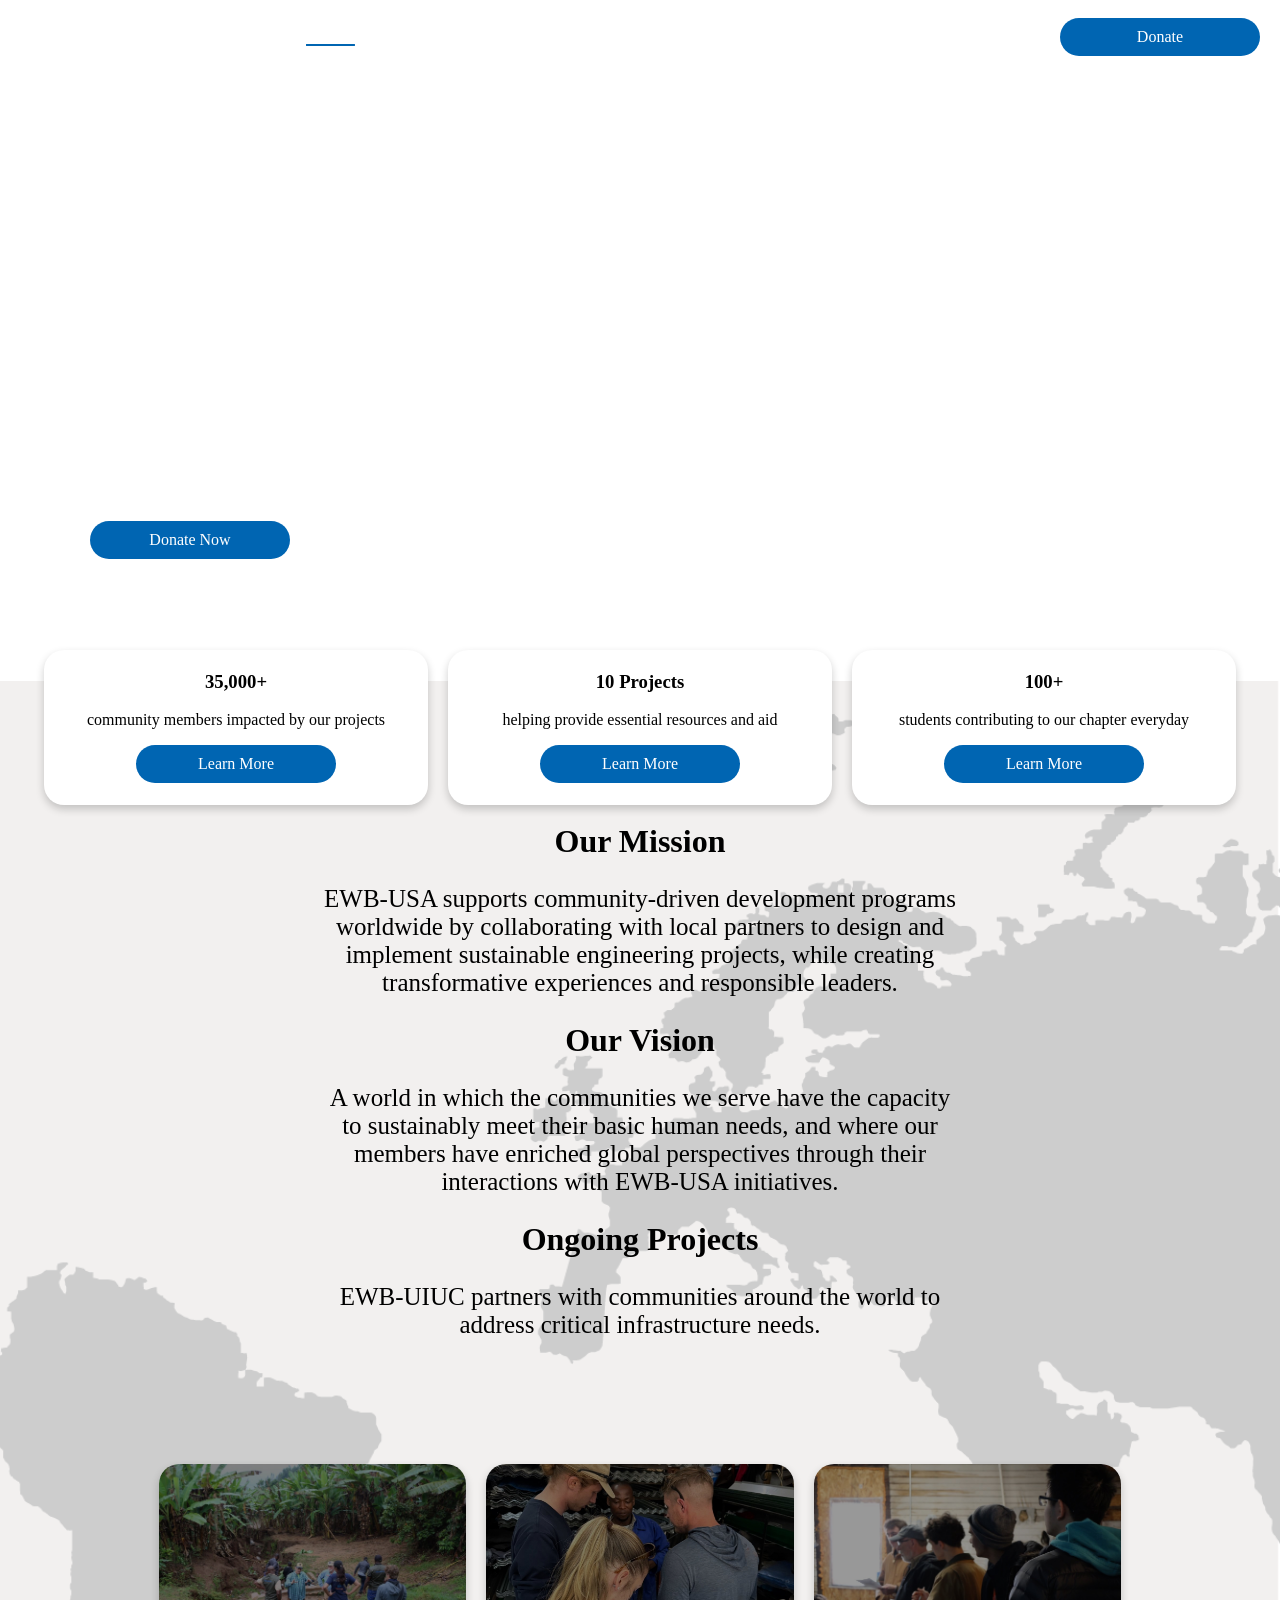
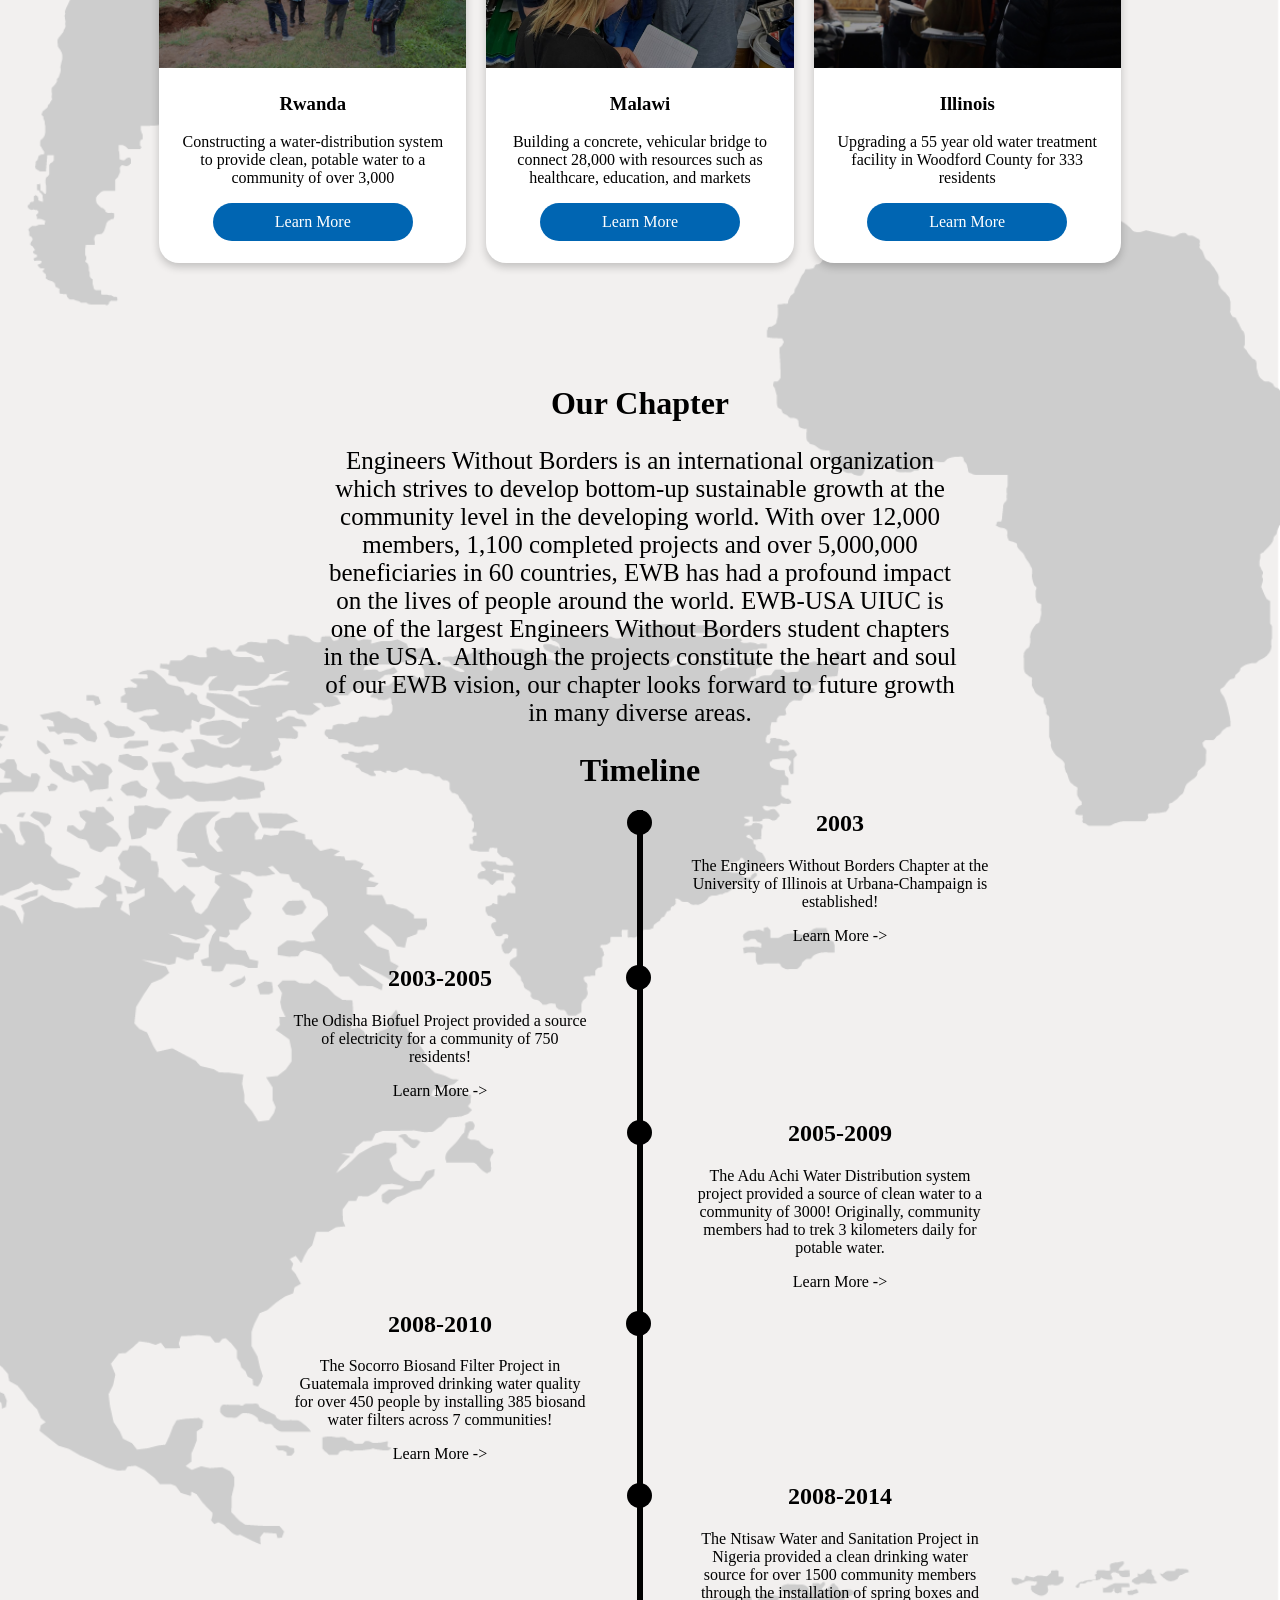
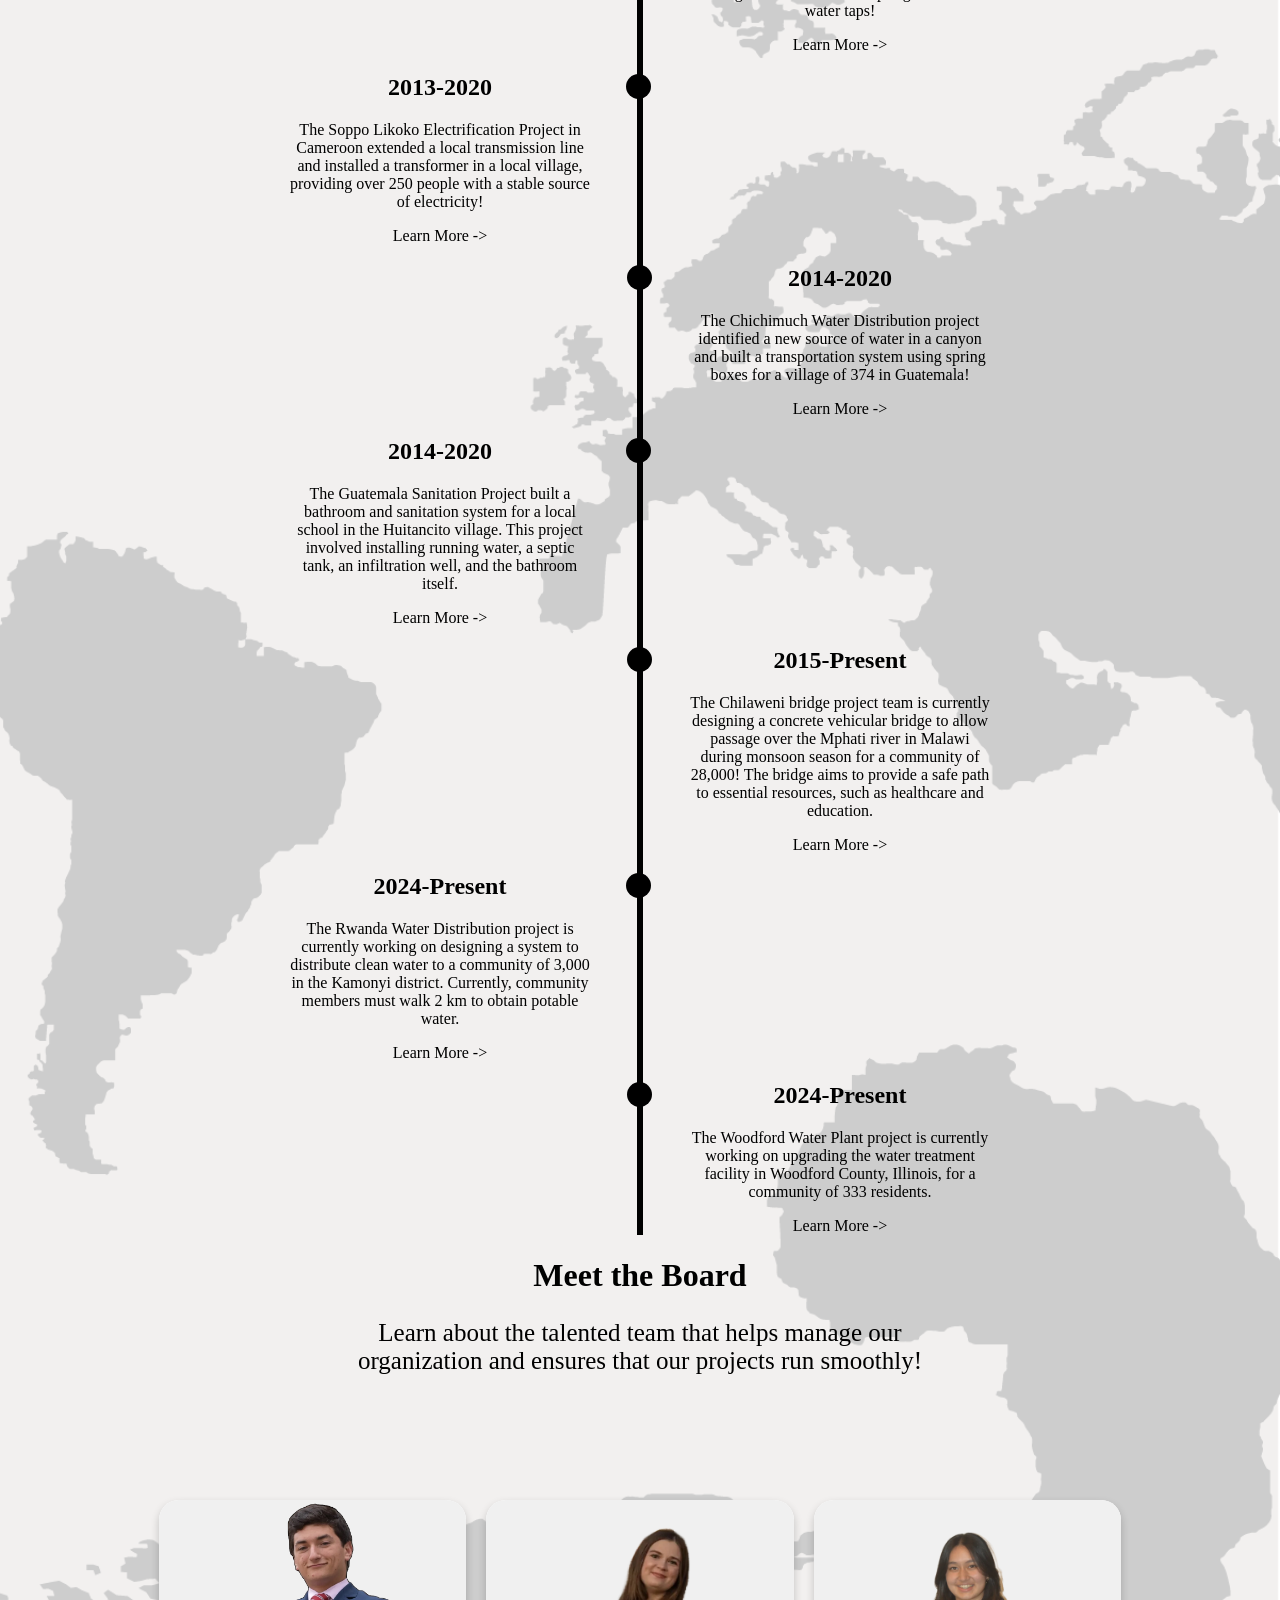
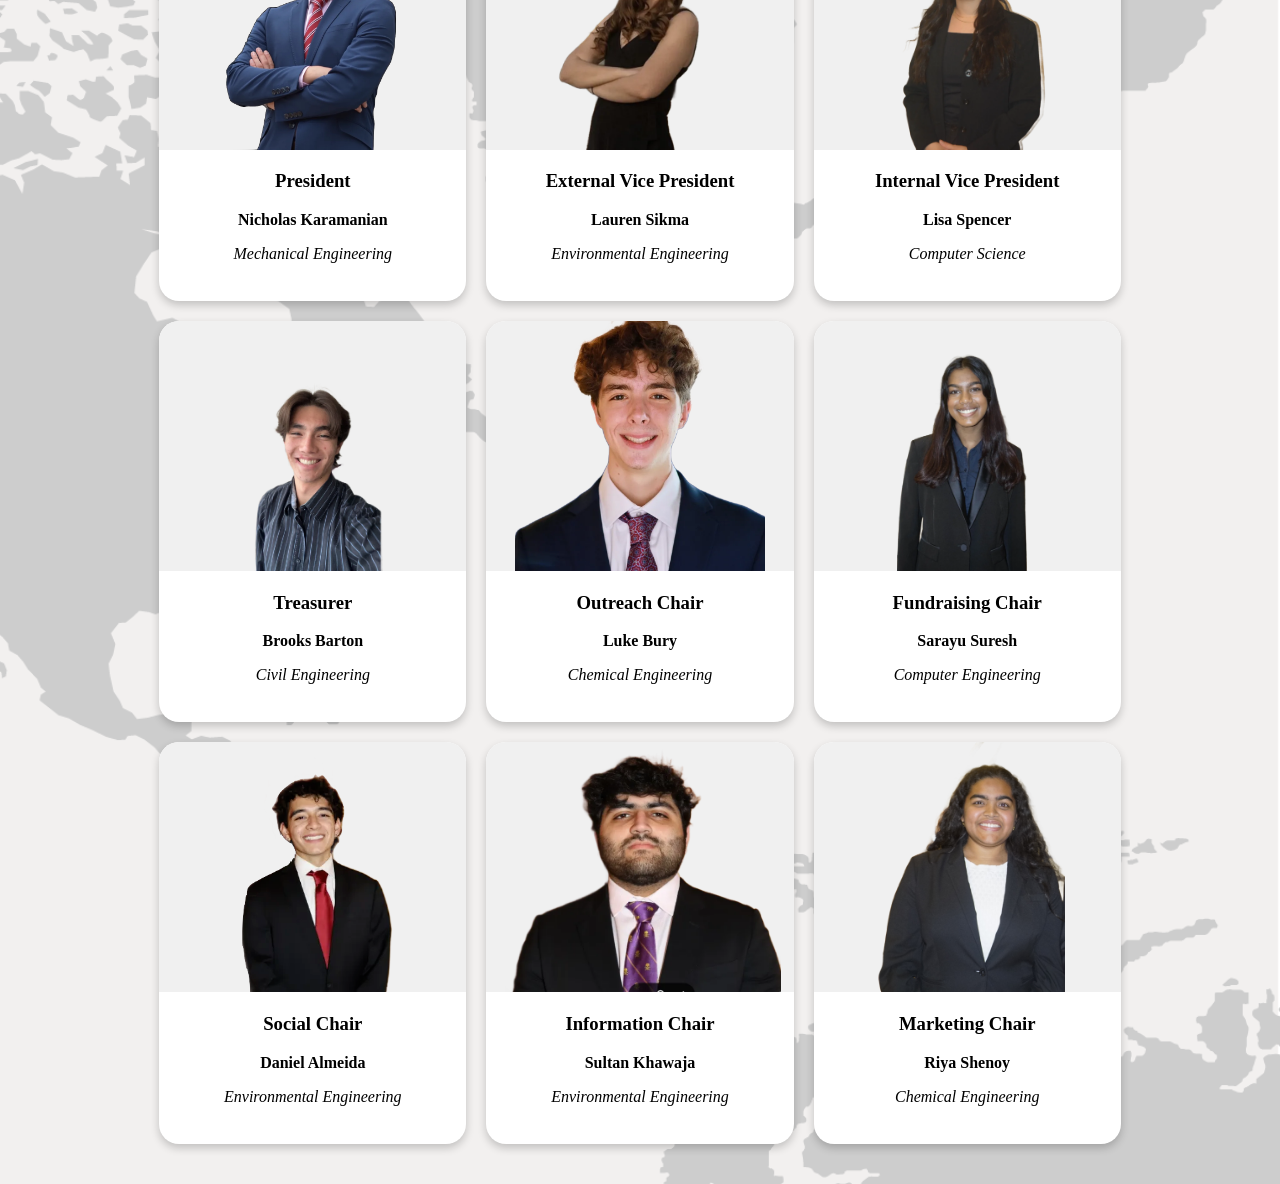
==== index.html @ 8167aff5 "fixed pics, updated styles" ====
<!DOCTYPE html>
<html lang="en">
<head>
        <link rel="stylesheet" type="text/css" href="styles.css">
        <meta charset="UTF-8">
        <meta name="viewport" content="width=device-width, initial-scale=1.0">
        <title>UIUC EWB</title>
</head>
<body >
    <div class="topcardholder">
                <div class="card" style="width: 30%;">
                    <!-- <img src="/images/RwandaCard.jpg" alt="Rwanda" style="width:100%; border-radius: 20px 20px 0 0;"> -->
                    <div class="cardcontainer">
                        <h3>35,000+</h3>
                        <p>community members impacted by our projects</p>
                        <button onclick="location.href='PastProjectsPage.html'">Learn More</button>
                    </div>
                </div>
                <div class="card" style="width: 30%;">
                    <!-- <img src="/images/MalawiCard.jpg" alt="Rwanda" style="width:100%; border-radius: 20px 20px 0 0;"> -->
                    <div class="cardcontainer">
                        <h3>10 Projects</h3>
                        <p>helping provide essential resources and aid</p>
                        <button onclick="location.href='PastProjectsPage.html'">Learn More</button>
                    </div>
                </div>
                <div class="card" style="width: 30%;">
                    <!-- <img src="/images/IllinoisCard.jpg" alt="Rwanda" style="width:100%; border-radius: 20px 20px 0 0;"> -->
                    <div class="cardcontainer">
                        <h3>100+</h3>
                        <p>students contributing to our chapter everyday</p>
                        <button onclick="location.href='PastProjectsPage.html'">Learn More</button>
                    </div>
                </div> 
        </div>
    <div class="header-container" style="padding-bottom: 20px; background-image: url(./images/ewbackground.jpg);">
         <div class="topnav">
            <a href="index.html"><img src="./images/whitelogo.png" alt="EWB logo" height="40"></a>
            <a class="active" href="index.html">Home</a>
             <div class="dropdown">
                <button class="dropbtn">Projects▾</button>
                <div class="dropdown-content">
                    <a href="MalawiPage.html">Malawi Structures</a>
                    <br>
                    <a href="RwandaPage.html">Rwanda</a>
                    <br>
                    <a href="WoodfordPage.html">Woodford Water Supply</a>
                    <br>
                    <a href="FundraisingPage.html">Fundraising</a>
                    <br>
                    <a href="PastProjectsPage.html">Past Projects</a>
                </div>
            </div> 
            <a class="volunteer" href="VolunteerPage.html">Volunteer</a>
            <a class="sponsor" href="SponsorPage.html">Sponsor</a>
            <button class="donate" onclick="location.href='donate.html'">Donate</button>
        </div>
        <div class="header-content">
            <h1>Building a Better World</h1>
            <h2>We’re working to build critical infrastructure in our partner communities and future engineering leaders in our own.</h2>
            <button onclick="location.href='donate.html'">Donate Now</button>
            <button style="border: 2px solid white; background-color: transparent;">Volunteer</button>
        </div>
    </div>
    <div class="lower-container" style="padding-top: 20px;">
        <div class="lower-content">
            <h1>Our Mission</h1>
            <p style="font-size: 25px;">EWB-USA supports community-driven development programs worldwide by collaborating with local partners to design and implement sustainable engineering projects, while creating transformative experiences and responsible leaders.</p>
            <h1>Our Vision</h1>
            <p style="font-size: 25px;">A world in which the communities we serve have the capacity to sustainably meet their basic human needs, and where our members have enriched global perspectives through their interactions with EWB-USA initiatives.</p>
            <h1>Ongoing Projects</h1>
            <p style="font-size: 25px;">EWB-UIUC partners with communities around the world to address critical infrastructure needs.</p>

        </div>
        <div class="cardholder">
                <div class="card">
                    <img src="./images/RwandaCard.jpg" alt="Rwanda" style="width:100%; border-radius: 20px 20px 0 0;">
                    <div class="cardcontainer">
                        <h3>Rwanda</h3>
                        <p>Constructing a water-distribution system to provide clean, potable water to a community of over 3,000</p>
                        <button onclick="location.href='RwandaPage.html'">Learn More</button>
                    </div>
                </div>
                <div class="card">
                    <img src="./images/MalawiCard.jpg" alt="Malawi" style="width:100%; border-radius: 20px 20px 0 0;">
                    <div class="cardcontainer">
                        <h3>Malawi</h3>
                        <p>Building a concrete, vehicular bridge to connect 28,000 with resources such as healthcare, education, and markets</p>
                        <button onclick="location.href='MalawiPage.html'">Learn More</button>
                    </div>
                </div>
                <div class="card">
                    <img src="./images/IllinoisCard.jpg" alt="Illinois" style="width:100%; border-radius: 20px 20px 0 0;">
                    <div class="cardcontainer">
                        <h3>Illinois</h3>
                        <p>Upgrading a 55 year old water treatment facility in Woodford County for 333 residents</p>
                        <button onclick="location.href='WoodfordPage.html'">Learn More</button>
                    </div>
                </div> 
        </div>
        <div class="lower-content">
            <h1>Our Chapter</h1>
            <p style="font-size: 25px;">Engineers Without Borders is an international organization which strives to develop bottom-up sustainable growth at the community level in the developing world. With over 12,000 members, 1,100 completed projects and over 5,000,000 beneficiaries in 60 countries, EWB has had a profound impact on the lives of people around the world. EWB-USA UIUC is one of the largest Engineers Without Borders student chapters in the USA.  Although the projects constitute the heart and soul of our EWB vision, our chapter looks forward to future growth in many diverse areas.</p>
            <div class="timelinetitle">
                <h1>Timeline</h1>
            </div>
            <div class="timeline">
                <div class="timelinecontainer right">
                    <div class="content">
                        <h2>2003</h2>
                        <p>The Engineers Without Borders Chapter at the University of Illinois at Urbana-Champaign is established!</p>
                        <a href="PastProjectsPage.html">Learn More -></a>
                    </div>
                </div>
                <div class="timelinecontainer left">
                    <div class="content">
                        <h2>2003-2005</h2>
                        <p>The Odisha Biofuel Project provided a source of electricity for a community of 750 residents!</p>
                        <a href="url">Learn More -></a>
                    </div>
                </div>
                <div class="timelinecontainer right">
                    <div class="content">
                        <h2>2005-2009</h2>
                        <p>The Adu Achi Water Distribution system project provided a source of clean water to a community of 3000! Originally, community members had to trek 3 kilometers daily for potable water.</p>
                        <a href="url">Learn More -></a>
                    </div>
                </div>
                <div class="timelinecontainer left">
                    <div class="content">
                        <h2>2008-2010</h2>
                        <p>The Socorro Biosand Filter Project in Guatemala improved drinking water quality for over 450 people by installing 385 biosand water filters across 7 communities!</p>
                        <a href="url">Learn More -></a>
                    </div>
                </div>
                <div class="timelinecontainer right">
                    <div class="content">
                        <h2>2008-2014</h2>
                        <p>The Ntisaw Water and Sanitation Project in Nigeria provided a clean drinking water source for over 1500 community members through the installation of spring boxes and water taps!</p>
                        <a href="url">Learn More -></a>
                    </div>
                </div>
                <div class="timelinecontainer left">
                    <div class="content">
                        <h2>2013-2020</h2>
                        <p>The Soppo Likoko Electrification Project in Cameroon extended a local transmission line and installed a transformer in a local village, providing over 250 people with a stable source of electricity!</p>
                        <a href="url">Learn More -></a>
                    </div>
                </div>
                <div class="timelinecontainer right">
                    <div class="content">
                        <h2>2014-2020</h2>
                        <p>The Chichimuch Water Distribution project identified a new source of water in a canyon and built a transportation system using spring boxes for a village of 374 in Guatemala!</p>
                        <a href="url">Learn More -></a>
                    </div>
                </div>
                <div class="timelinecontainer left">
                    <div class="content">
                        <h2>2014-2020</h2>
                        <p>The Guatemala Sanitation Project built a bathroom and sanitation system for a local school in the Huitancito village. This project involved installing running water, a septic tank, an infiltration well, and the bathroom itself.</p>
                        <a href="url">Learn More -></a>
                    </div>
                </div>
                <div class="timelinecontainer right">
                    <div class="content">
                        <h2>2015-Present</h2>
                        <p>The Chilaweni bridge project team is currently designing a concrete vehicular bridge to allow passage over the Mphati river in Malawi during monsoon season for a community of 28,000! The bridge aims to provide a safe path to essential resources, such as healthcare and education.</p>
                        <a href="MalawiPage.html">Learn More -></a>
                    </div>
                </div>
                <div class="timelinecontainer left">
                    <div class="content">
                        <h2>2024-Present</h2>
                        <p>The Rwanda Water Distribution project is currently working on designing a system to distribute clean water to a community of 3,000 in the Kamonyi district. Currently, community members must walk 2 km to obtain potable water.</p>
                        <a href="RwandaPage.html">Learn More -></a>
                    </div>
                </div>
                <div class="timelinecontainer right">
                    <div class="content">
                        <h2>2024-Present</h2>
                        <p>The Woodford Water Plant project is currently working on upgrading the water treatment facility in Woodford County, Illinois, for a community of 333 residents.</p>
                        <a href="WoodfordPage.html">Learn More -></a>
                    </div>
                </div>
                </div>  
            <h1>Meet the Board</h1>
            <p style="font-size: 25px;">Learn about the talented team that helps manage our organization and ensures that our projects run smoothly!</p>
        </div>
        <div class="cardholder" style="padding-bottom: 40px;">
                <div class="card">
                    <div class="image-wrapper">
                        <img src="images/Nicholas_Karamanian_Professional_Photograph copy.png" alt="Photo">
                    </div>
                    <div class="cardcontainer">
                        <h3>President</h3>
                        <p><b>Nicholas Karamanian</b></p>
                        <p><i>Mechanical Engineering</i></p>
                    </div>
                </div>
                <div class="card">
                    <div class="image-wrapper">
                        <img src="images/Lauren_Sikma_Photo copy.png" alt="Photo">
                    </div>
                    <div class="cardcontainer">
                        <h3>External Vice President</h3>
                        <p><b>Lauren Sikma</b></p>
                        <p><i>Environmental Engineering</i></p>
                    </div>
                </div>
                <div class="card">
                    <div class="image-wrapper">
                        <img src="images/Lisa_Spencer_Photo.webp" alt="Photo">
                    </div>
                    <div class="cardcontainer">
                        <h3>Internal Vice President</h3>
                        <p><b>Lisa Spencer</b></p>
                        <p><i>Computer Science</i></p>
                    </div>
                </div>
                <div class="card">
                    <div class="image-wrapper">
                        <img src="images/Brooks_Barton_Photo.webp" alt="Photo">
                    </div>
                    <div class="cardcontainer">
                        <h3>Treasurer</h3>
                        <p><b>Brooks Barton</b></p>
                        <p><i>Civil Engineering</i></p>
                    </div>
                </div>
                <div class="card">
                    <div class="image-wrapper">
                        <img src="images/Luke_Bury_Photo.webp" alt="Photo">
                    </div>
                    <div class="cardcontainer">
                        <h3>Outreach Chair</h3>
                        <p><b>Luke Bury</b></p>
                        <p><i>Chemical Engineering</i></p>
                    </div>
                </div>
                <div class="card">
                    <div class="image-wrapper">
                        <img src="images/Sarayu_Suresh_Photo.webp" alt="Photo">
                    </div>
                    <div class="cardcontainer">
                        <h3>Fundraising Chair</h3>
                        <p><b>Sarayu Suresh</b></p>
                        <p><i>Computer Engineering</i></p>
                    </div>
                </div>
                <div class="card">
                    <div class="image-wrapper">
                        <img src="images/Daniel_New copy.png" alt="Photo">
                    </div>
                    <div class="cardcontainer">
                        <h3>Social Chair</h3>
                        <p><b>Daniel Almeida</b></p>
                        <p><i>Environmental Engineering</i></p>
                    </div>
                </div>
                <div class="card">
                    <div class="image-wrapper">
                        <img src="images/Sultan_New.webp" alt="Photo">
                    </div>
                    <div class="cardcontainer">
                        <h3>Information Chair</h3>
                        <p><b>Sultan Khawaja</b></p>
                        <p><i>Environmental Engineering</i></p>
                    </div>
                </div>
                <div class="card">
                    <div class="image-wrapper">
                        <img src="images/Riya_Shenoy_Photo.webp" alt="Photo">
                    </div>
                    <div class="cardcontainer">
                        <h3>Marketing Chair</h3>
                        <p><b>Riya Shenoy</b></p>
                        <p><i>Chemical Engineering</i></p>
                    </div>
                </div>
        </div>
    </div>
</body>
---- styles.css ----
@media screen and (min-width: 400px) {
  .topcardholder {
    visibility: hidden;
  }
  .header-container {
    .topnav, .dropdown-content, .dropbtn {
      font-size: 12px;
    }
    .home {
      display: none;
    }
    h1 {
      font-size: 60px;
    }
    h2 {
      font-size: 24px;
    }
  }
  button {
     padding: 10px 20px;
      font-size: 12px;
      border-radius: 20px;
      width: 120px;
  }
}

@media screen and (max-width: 615px) {
  .topcardholder {
    visibility: hidden;
  }
  .timeline, .timelinetitle {
    display: none;
  }
}

@media screen and (max-width: 890px) {
  .topcardholder {
    visibility: hidden;
  }
  .header-container {
    h1 {
      font-size: 60px;
    }
    h2 {
      font-size: 24px;
    }
  }
  
}

@media screen and (min-width: 891px) {
  .topcardholder {
    visibility: visible;
  }
  .header-container {
    h1 {
      font-size: 60px;
    }
    h2 {
      font-size: 24px;
    }
  }
  button {
      padding: 10px 20px;
    font-size: 16px;
    border-radius: 20px;
    width: 200px;
  }
  .header-container {
    .topnav, .dropdown-content, .dropbtn {
      font-size: 20px;
    }
  }
}

@media screen and (min-width: 950px) {
  .topcardholder {
    visibility: visible;
  }
  .header-container {
    h1 {
      font-size: 65px;
    }
    h2 {
      font-size: 24px;
    }
  }
}

@media screen and (min-width: 1100px) {
  .topcardholder {
    visibility: visible;
  }
  .header-container {
    h1 {
      font-size: 75px;
    }
    h2 {
      font-size: 24px;
    }
  }
}

.topnav {
  overflow: hidden;
  color: #ffffff;
  font-family: "verdana", "sans-serif";
  display: flex; /* Enables Flexbox */
  justify-content: space-between; /* Pushes flex items to the far ends */
  align-items: center;
  margin-right: 20px;
}

.header-container {
  background-size: cover;
}

.topnav a {
  float: left;
  color: #ffffff;
  text-align: center;
  padding: 14px 16px;
  text-decoration: none;
  font-family: "verdana", "sans-serif";
}

.topnav a:hover {
  color: #0065B2;
}

.topnav a.active {
  text-decoration: underline;
  text-decoration-color: #0065B2;
}

a:link {
  color: #ffffff;
}

a:visited {
  color: #ffffff;
}

a:hover {
  color: rgb(15, 162, 42);
}

a:active {
  color: rgb(15, 162, 42);
}

body {
    margin: 0;
    padding: 0;
}

button {
    font-family: "verdana", "sans-serif";
    background-color: #0065B2;
    color: white;
    border: none;
    cursor: pointer;
   
}
button:hover {
    background-color: #ABCAE9;
}

h1, h2, h3, h4, h5, h6, p {
    font-family: "verdana", "sans-serif";
    /* color: #ffffff; */
}

.header-content {
    color: white;
    text-align: left;
    margin-left: 70px;
    width: 50%;
    padding: 100px 20px;
}

.lower-container {
    background-image: url(./images/worldbackground.png);
    background-repeat: repeat-y;
    background-size: 100% auto;
}

.lower-content {
    text-align: center;
    color: black;
    padding: 100px 20px;
    width: 50%;
    margin: 0 auto;
}

.footer {
    background-color: #0065B2;
    color: white;
    text-align: center;
    padding: 20px;
    font-family: "verdana", "sans-serif";
}

.page {
  min-height: 100vh;
  background-image: url("./images/worldbackground.png");
  background-repeat: repeat-y;
  background-size: 100% auto;
}

.section {
  padding: 80px 0;
}

.section-title {
  margin: 0 0 12px;
  text-align: center;
  font-size: 40px;
  font-weight: 800;
}

.section-text {
  margin: 0 auto;
  text-align: center;
  font-size: 24px;
  line-height: 1.45;
  width: min(966px, 100%);
}

.card {
  box-shadow: 0 4px 8px 0 rgba(0,0,0,0.2);
  border-radius: 20px;
  transition: 0.3s;
  width: 30%;
  background-color: white;
  text-align: center;
  padding-bottom: 20px;
}

.card:hover {
  box-shadow: 0 8px 16px 0 rgba(0,0,0,0.2);
}

.cardcontainer {
  padding: 2px 16px;
}

.cardholder {
  width: 80%;
  display: flex;
  gap: 20px;
  justify-content: center; 
  flex-wrap: wrap;
  margin: 0 auto;
  /* margin-top: 20px; */
}

.topcardholder {
  width: 100%;
  display: flex;
  gap: 20px;
  justify-content: center; 
  flex-wrap: wrap;
  /* margin-top: 20px; */
  position: absolute;
  top: 650px;
  z-index: 1;
}

.image-wrapper {
  background-color: #f0f0f0;
  height: 250px;
  overflow: hidden;
  /* margin: 15px; */
  /* padding: 15px; */
  border-radius: 20px 20px 0px 0px
}

.image-wrapper img {
  width: 100%;
  border-radius: 15px;
  display: block;
  width: 100%;
  height: 100%;
  object-fit: contain;     
  object-position: bottom;   
  display: block;
}

.timeline {
  position: relative;
  max-width: 1200px;
  margin: 0 auto;
}

/* The actual timeline (the vertical ruler) */
.timeline::after {
  content: '';
  position: absolute;
  width: 6px;
  background-color: black;
  top: 0;
  bottom: 0;
  left: 50%;
  margin-left: -3px;
}

/* Container around content */
.timelinecontainer {
  padding: 0px 40px;
  position: relative;
  /* background-color: inherit; */
  width: 50%;
}

/* The circles on the timeline */
.timelinecontainer::after {
  content: '';
  position: absolute;
  width: 25px;
  height: 25px;
  right: -11px;
  background-color: black;
  /* border: 4px solid #FF9F55; */
  top: 0px;
  border-radius: 50%;
  z-index: 1;
}

/* Place the container to the left */
.left {
  left: -80px;
}

/* Place the container to the right */
.right {
  left: 50%;
}


/* Fix the circle for containers on the right side */
.right::after {
  left: -13px;
}

/* The actual content */
.content {
  padding: 0px 10px;
  /* background-color: white; */
  position: relative;
  border-radius: 6px;
}

/* Media queries - Responsive timeline on screens less than 600px wide */
@media screen and (max-width: 600px) {
/* Place the timelime to the left */
  .timeline::after {
    left: 31px;
  }

/* Full-width containers */
  .container {
    width: 100%;
    padding-left: 70px;
    padding-right: 25px;
  }

/* Make sure all circles are at the same spot */
  .left::after{
    left: 100px;
  }
  .right::after{
    left: 18px;
  }

/* Make all right containers behave like the left ones */
  .right {
    left: 0%;
  }
}

.timelinecontainer a,
.timelinecontainer a:link,
.timelinecontainer a:visited,
.timelinecontainer a:active,
.timelinecontainer a:focus {
  color: black;
  text-decoration: none;
  font-family: "verdana", "sans-serif";
}

.timelinecontainer a:hover {
  color: #0065B2;
}


.dropbtn {
  background-color: transparent;
  color: white;
  padding: 16px;
  font-size: 20px;
  border: none;
}

/* The container <div> - needed to position the dropdown content */
.dropdown {
  /* position: relative; */
  display: inline-block;
}

/* Dropdown Content (Hidden by Default) */
.dropdown-content {
  display: none;
  position: absolute;
  background-color:#ABCAE9;
  min-width: 160px;
  box-shadow: 0px 8px 16px 0px rgba(0,0,0,0.2);
  z-index: 1;
}

/* Links inside the dropdown */
.dropdown-content a {
  color: white;
  padding: 12px 16px;
  text-decoration: none;
  display: block;
}

/* Change color of dropdown links on hover */
/* .dropdown-content a:hover {background-color: #ddd;} */

/* Show the dropdown menu on hover */
.dropdown:hover .dropdown-content {display: block;}

/* Change the background color of the dropdown button when the dropdown content is shown */
.dropdown:hover .dropbtn {background-color: transparent; color: #0065B2;}

/* * {box-sizing:border-box} */

/* Slideshow container */
.slideshow-container {
  max-width: 500px;
  position: relative;
  margin: auto;
}

/* Hide the images by default */
.mySlides {
  display: none;
}

/* Next & previous buttons */
.prev, .next {
  cursor: pointer;
  position: absolute;
  top: 50%;
  width: auto;
  margin-top: -22px;
  padding: 16px;
  color: white;
  font-weight: bold;
  font-size: 18px;
  transition: 0.6s ease;
  border-radius: 0 3px 3px 0;
  user-select: none;
}

/* Position the "next button" to the right */
.next {
  right: 0;
  border-radius: 3px 0 0 3px;
}

/* On hover, add a black background color with a little bit see-through */
.prev:hover, .next:hover {
  background-color: rgba(0,0,0,0.8);
  color: #0065B2
}

/* Caption text */
.text {
  color: #f2f2f2;
  font-size: 15px;
  padding: 8px 12px;
  position: absolute;
  bottom: 8px;
  width: 100%;
  text-align: center;
}

/* Number text (1/3 etc) */
.numbertext {
  color: #f2f2f2;
  font-size: 12px;
  padding: 8px 12px;
  position: absolute;
  top: 0;
}

/* The dots/bullets/indicators */
.dot {
  cursor: pointer;
  height: 15px;
  width: 15px;
  margin: 0 2px;
  background-color: #bbb;
  border-radius: 50%;
  display: inline-block;
  transition: background-color 0.6s ease;
}

/* .active, .dot:hover {
  background-color: #717171;
} */

/* Fading animation */
.fade {
  animation-name: fade;
  animation-duration: 1.5s;
}

@keyframes fade {
  from {opacity: .4}
  to {opacity: 1}
}


@media (max-width: 600px) {
  .gallery {
    flex-direction: column;
    align-items: center;
  }
}

.sponsorgallery {
  display: flex;
  justify-content: center; 
  gap: 20px;          
  max-width: 900px;
  margin: 0 auto;  
  flex-wrap: wrap;
}

.sponsorgallery img {
  max-width: 250px;
  flex: 1;
}
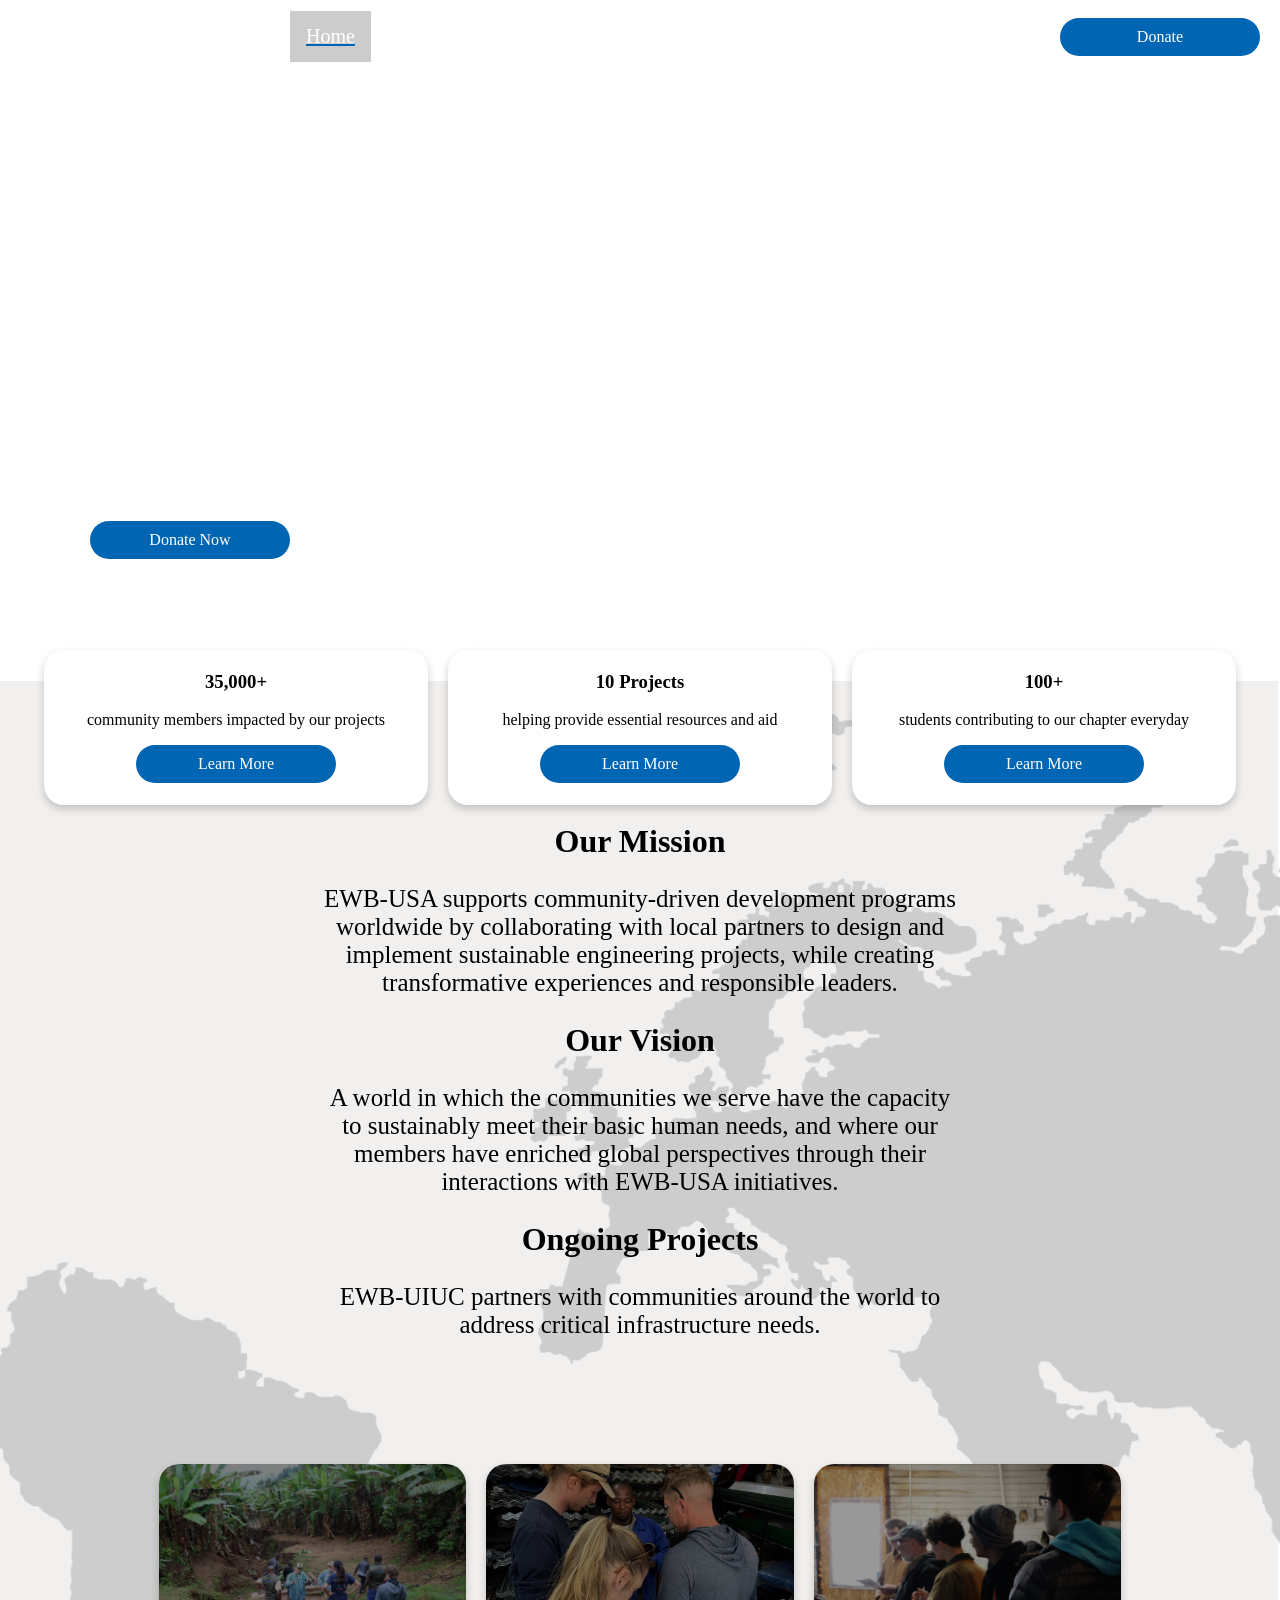
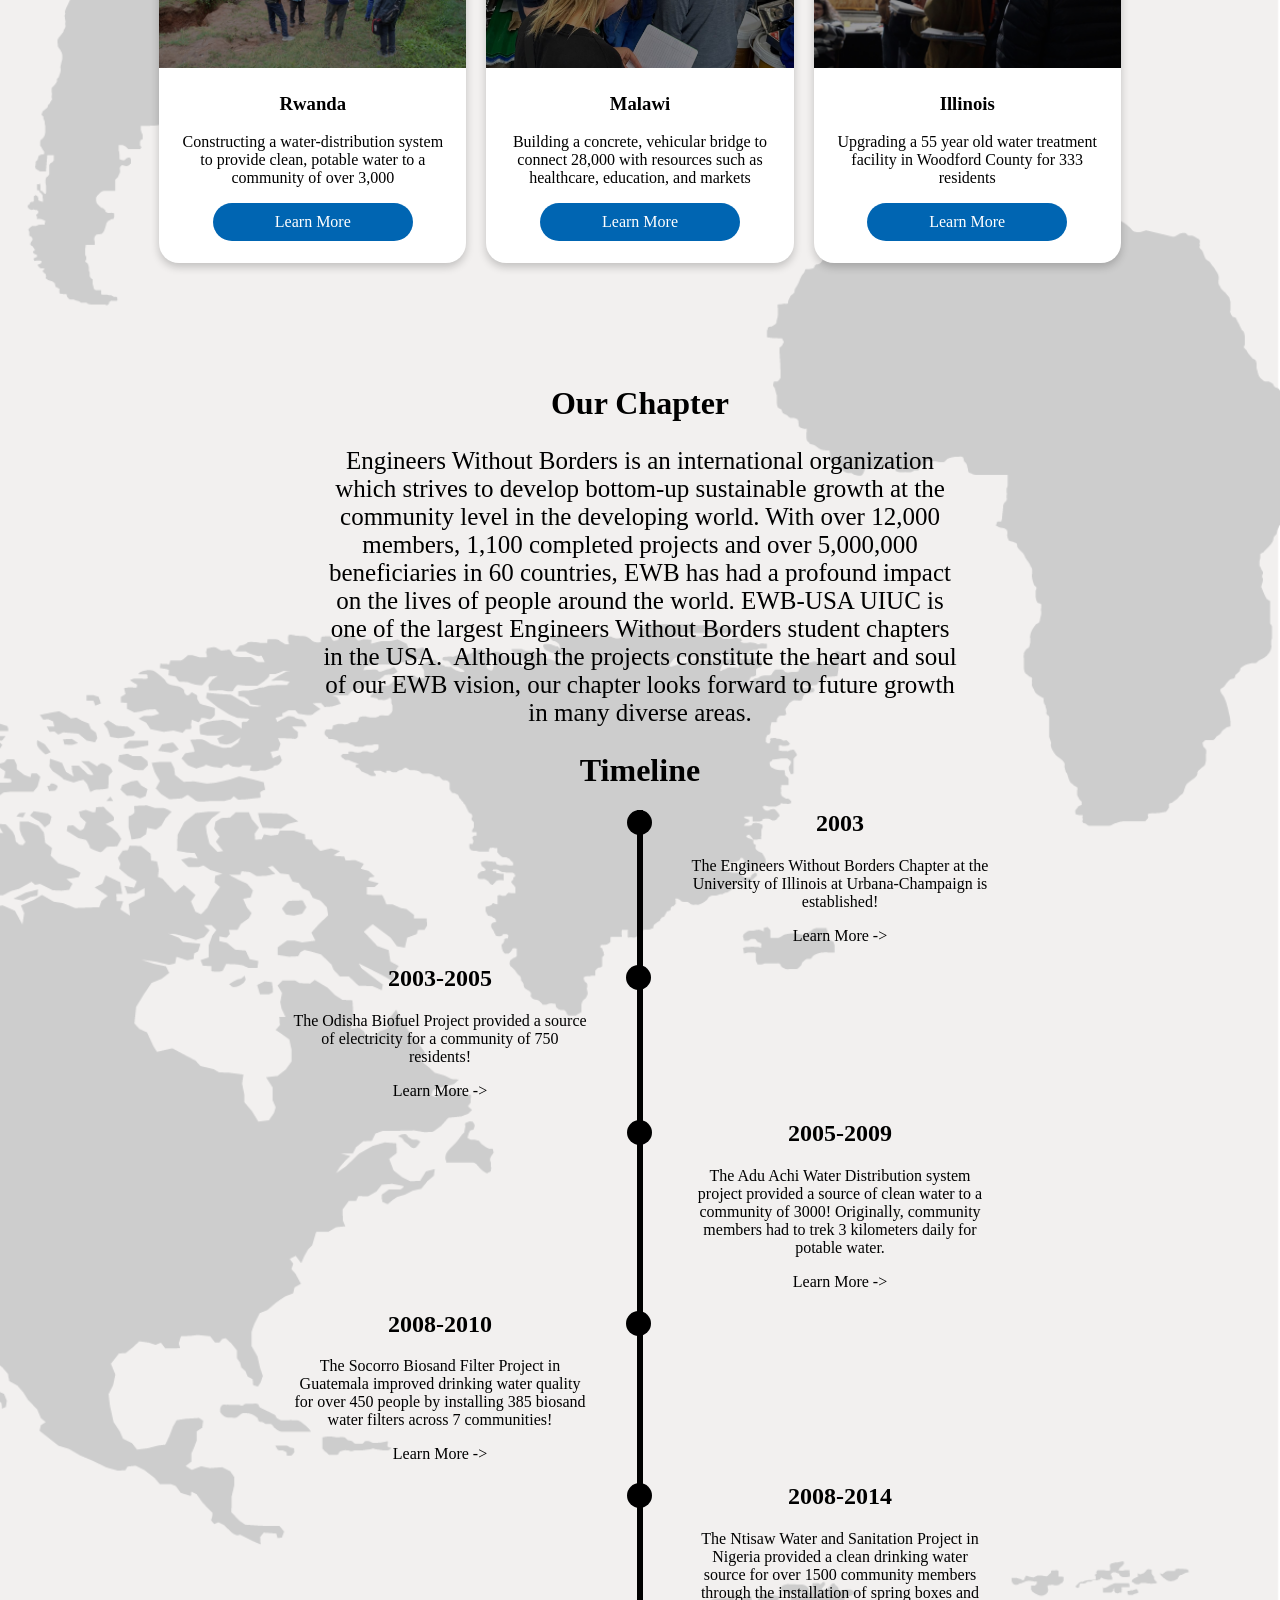
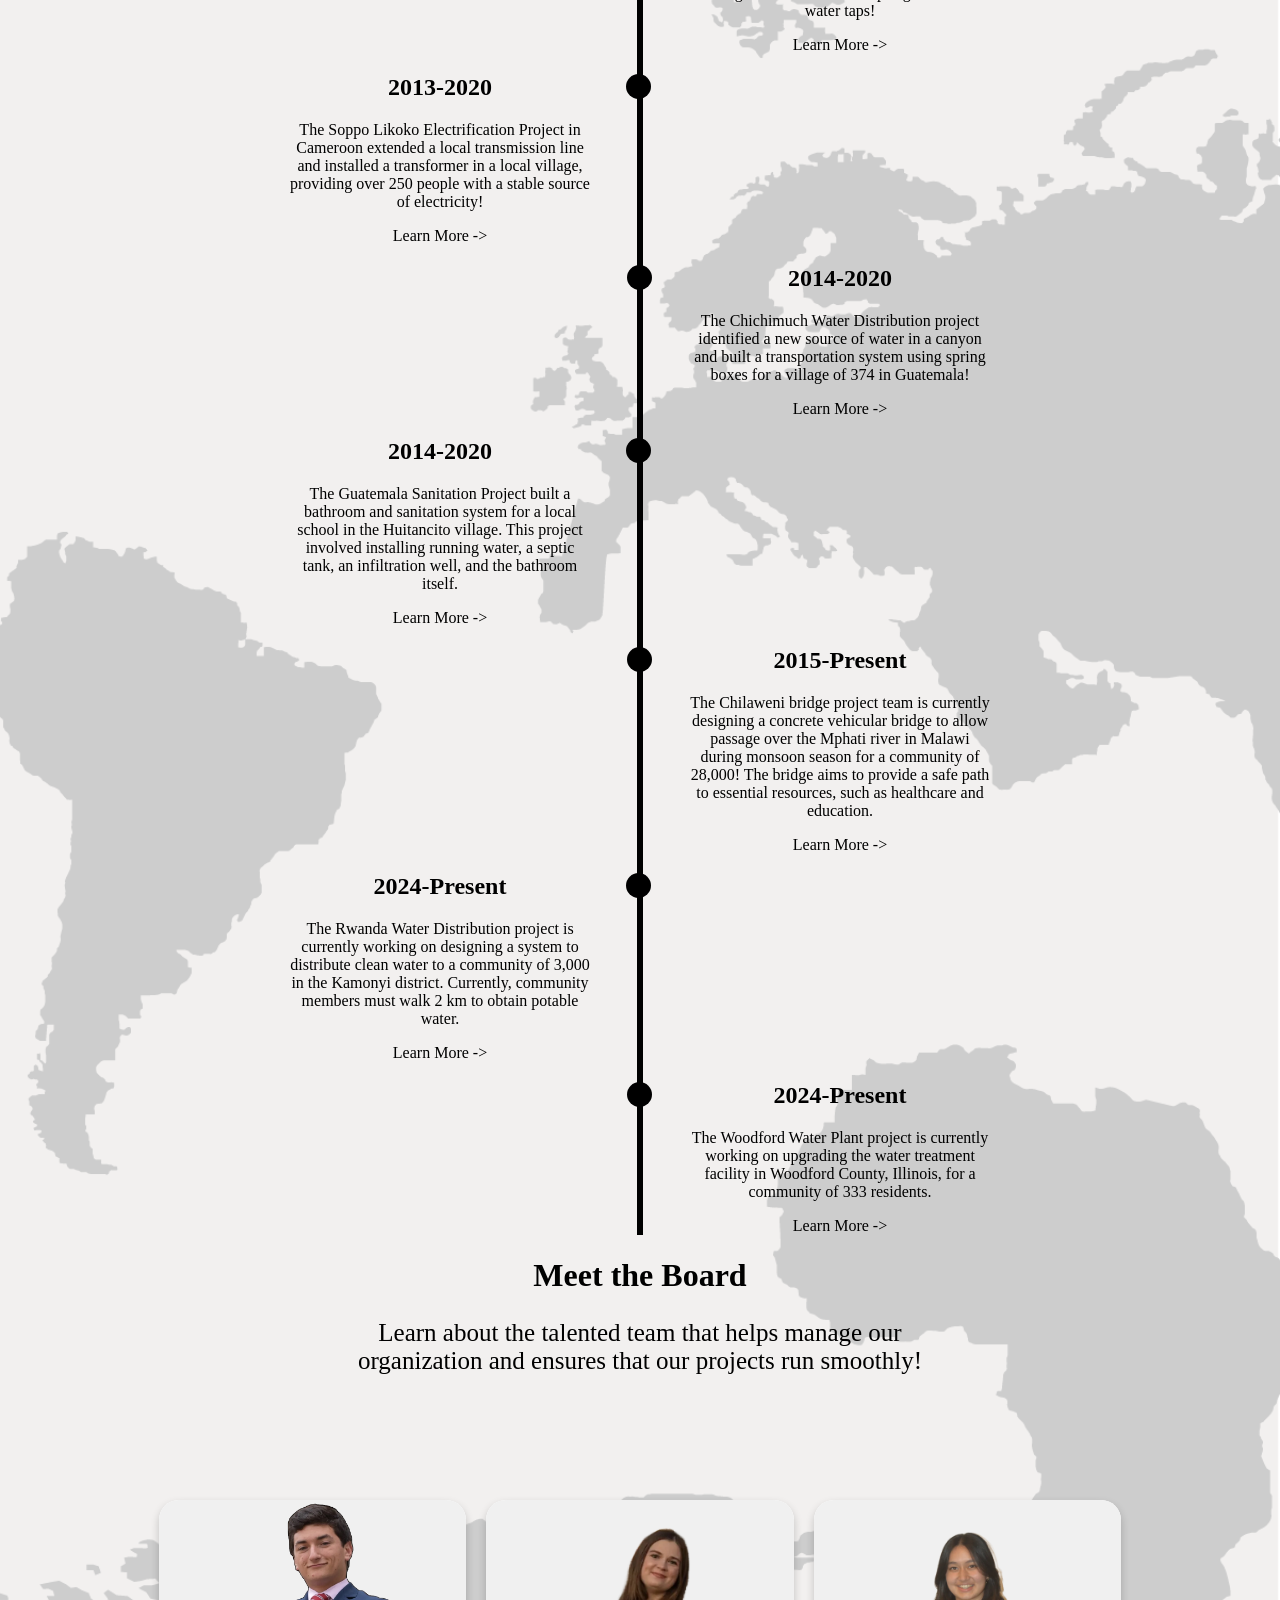
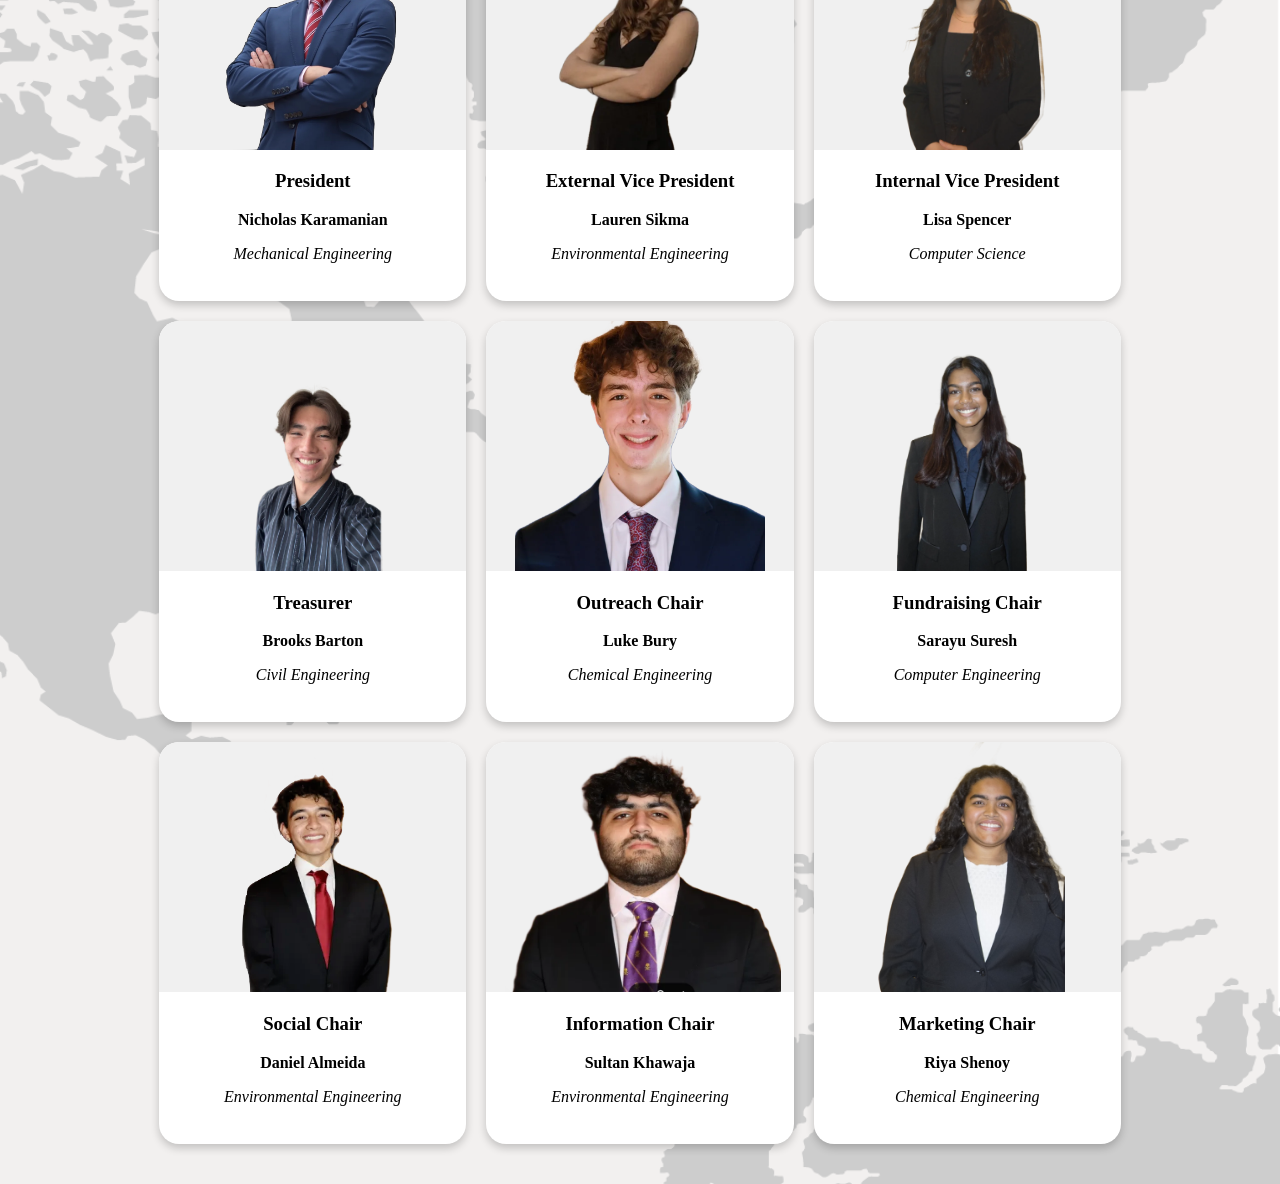
==== commit 8ddea76c: "added past projects info" ====
--- a/index.html
+++ b/index.html
@@ -59,7 +59,7 @@
             <h1>Building a Better World</h1>
             <h2>We’re working to build critical infrastructure in our partner communities and future engineering leaders in our own.</h2>
             <button onclick="location.href='donate.html'">Donate Now</button>
-            <button style="border: 2px solid white; background-color: transparent;">Volunteer</button>
+            <button onclick="location.href='VolunteerPage.html'" style="border: 2px solid white; background-color: transparent;">Volunteer</button>
         </div>
     </div>
     <div class="lower-container" style="padding-top: 20px;">
--- a/styles.css
+++ b/styles.css
@@ -544,4 +544,31 @@
 .sponsorgallery img {
   max-width: 250px;
   flex: 1;
+}
+
+
+
+.accordion {
+  background-color: #eee;
+  color: #444;
+  cursor: pointer;
+  padding: 18px;
+  width: 100%;
+  text-align: left;
+  border: none;
+  outline: none;
+  transition: 0.4s;
+}
+
+/* Add a background color to the button if it is clicked on (add the .active class with JS), and when you move the mouse over it (hover) */
+.active, .accordion:hover {
+  background-color: #ccc;
+}
+
+/* Style the accordion panel. Note: hidden by default */
+.accordionpanel {
+  padding: 0 18px;
+  display: none;
+  overflow: hidden;
+  font-size: 12px;
 }
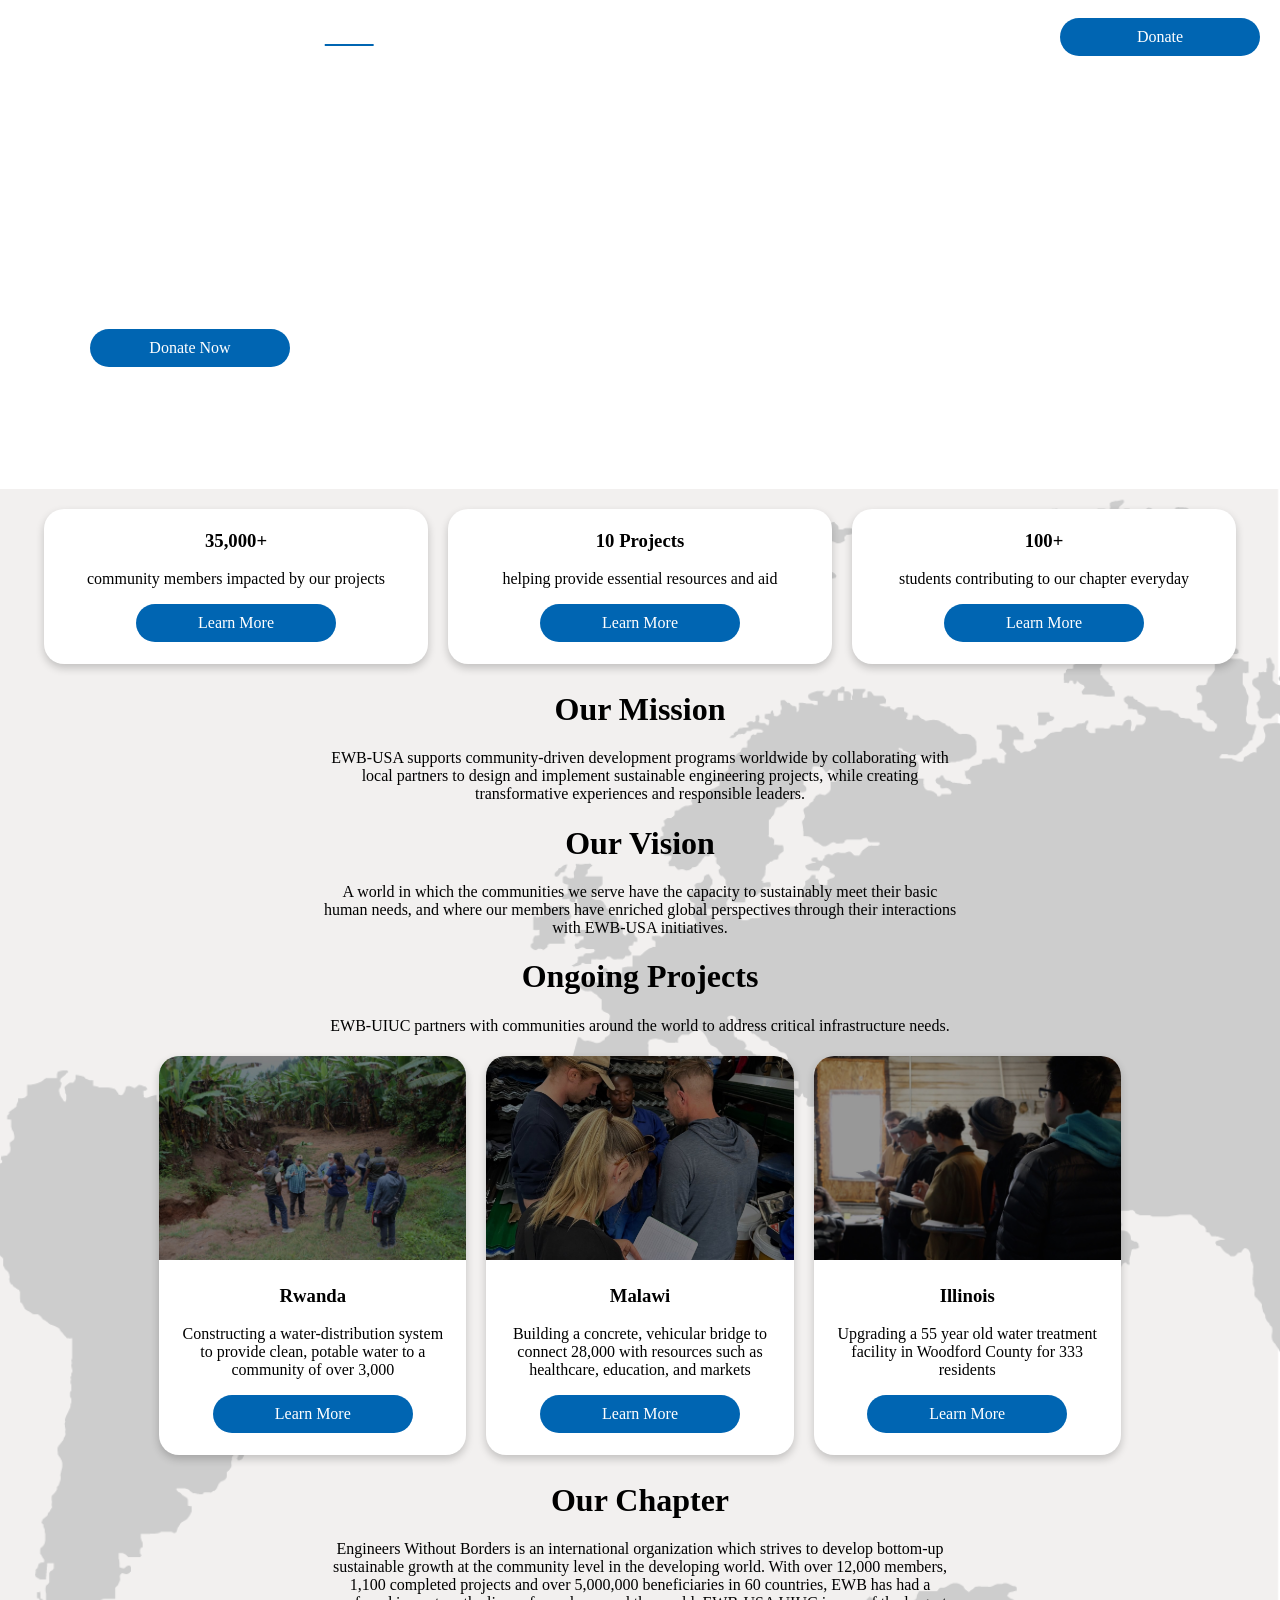
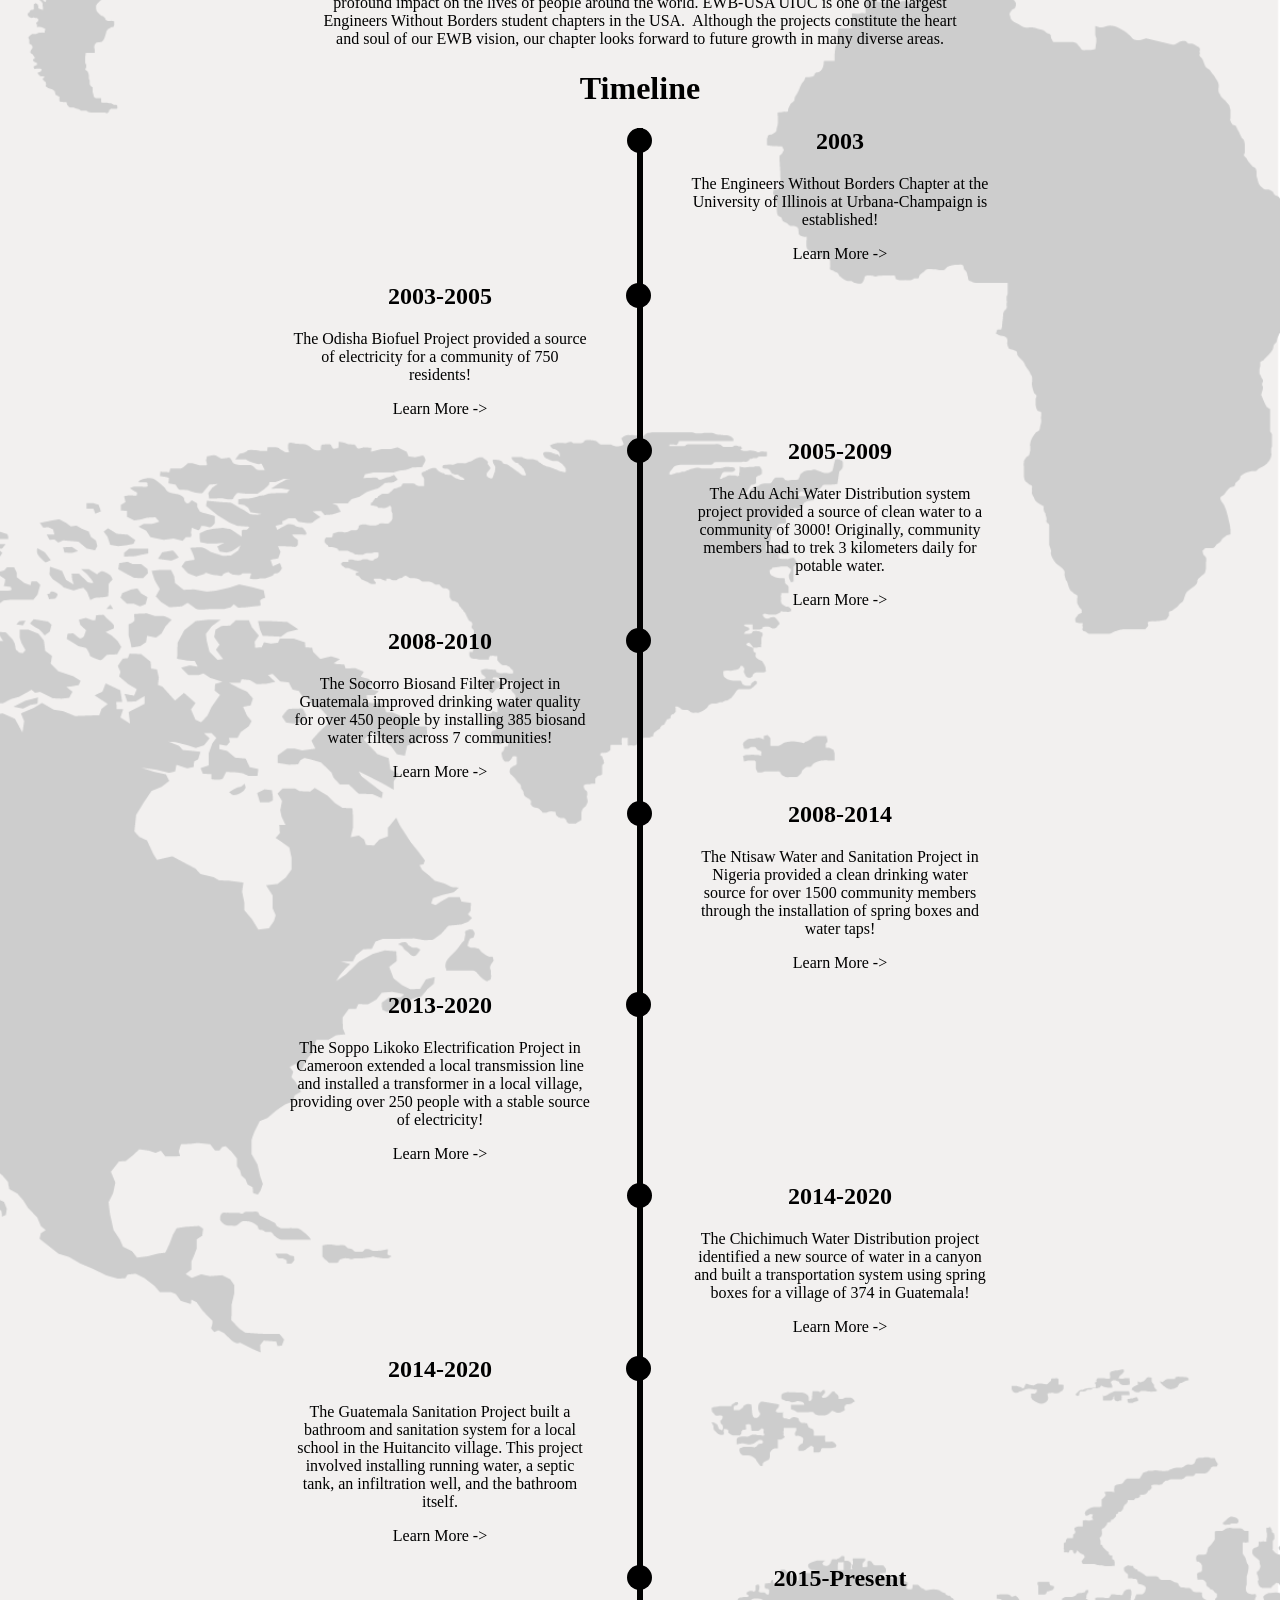
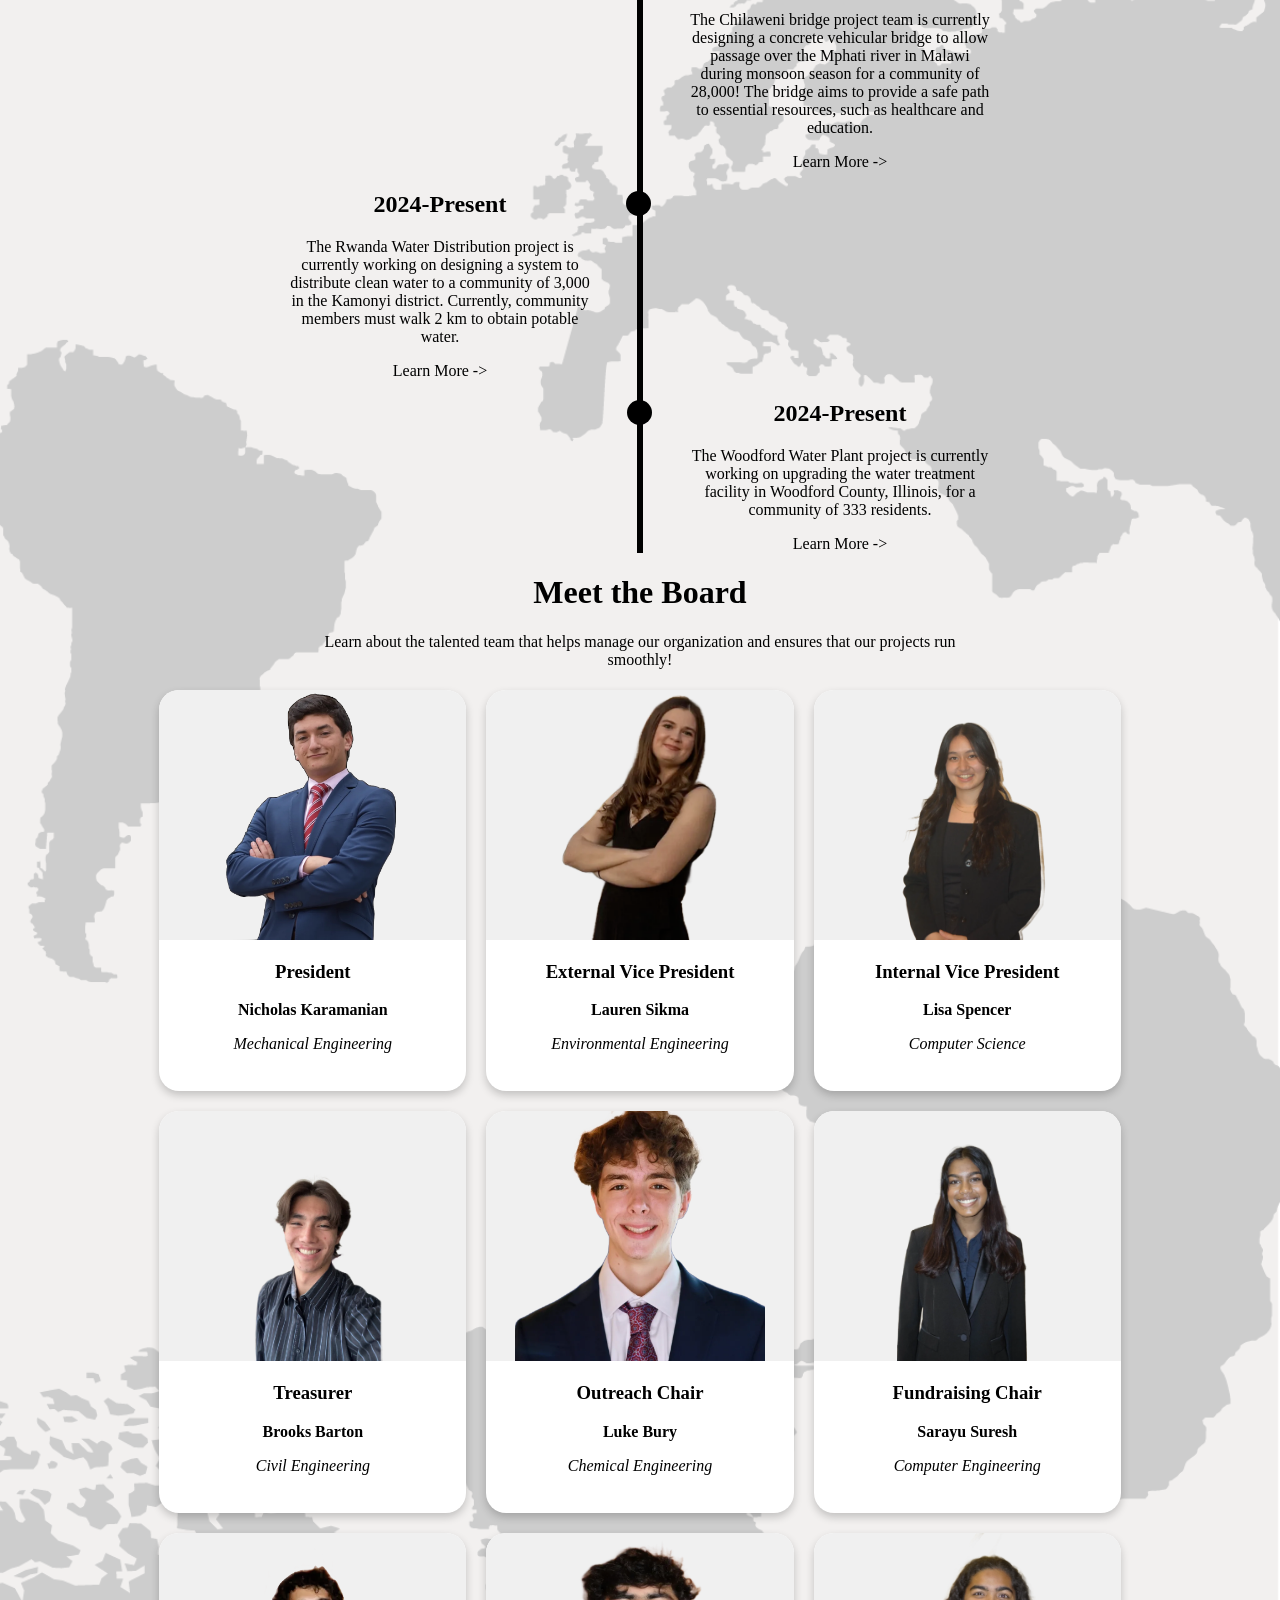
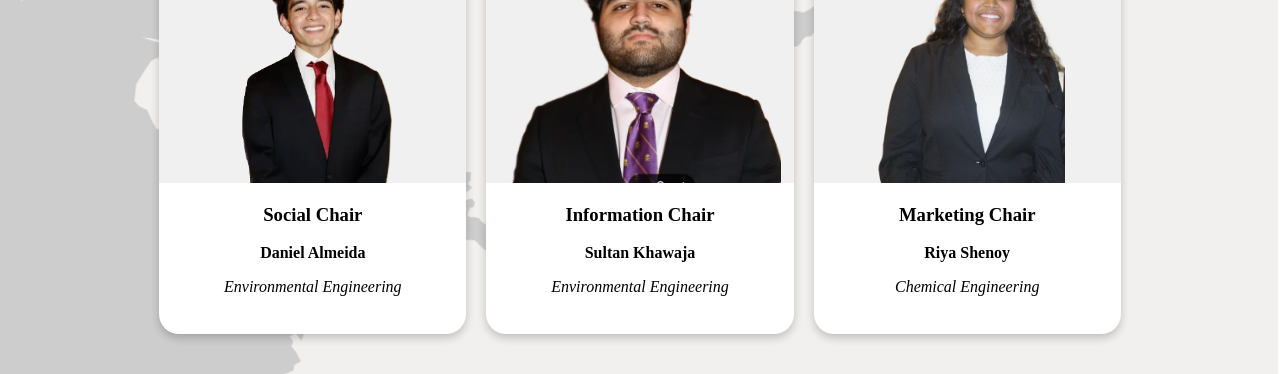
==== commit 5dd8a554: "should work on different sized screens now, sometimes looks weird though" ====
--- a/index.html
+++ b/index.html
@@ -7,38 +7,12 @@
         <title>UIUC EWB</title>
 </head>
 <body >
-    <div class="topcardholder">
-                <div class="card" style="width: 30%;">
-                    <!-- <img src="/images/RwandaCard.jpg" alt="Rwanda" style="width:100%; border-radius: 20px 20px 0 0;"> -->
-                    <div class="cardcontainer">
-                        <h3>35,000+</h3>
-                        <p>community members impacted by our projects</p>
-                        <button onclick="location.href='PastProjectsPage.html'">Learn More</button>
-                    </div>
-                </div>
-                <div class="card" style="width: 30%;">
-                    <!-- <img src="/images/MalawiCard.jpg" alt="Rwanda" style="width:100%; border-radius: 20px 20px 0 0;"> -->
-                    <div class="cardcontainer">
-                        <h3>10 Projects</h3>
-                        <p>helping provide essential resources and aid</p>
-                        <button onclick="location.href='PastProjectsPage.html'">Learn More</button>
-                    </div>
-                </div>
-                <div class="card" style="width: 30%;">
-                    <!-- <img src="/images/IllinoisCard.jpg" alt="Rwanda" style="width:100%; border-radius: 20px 20px 0 0;"> -->
-                    <div class="cardcontainer">
-                        <h3>100+</h3>
-                        <p>students contributing to our chapter everyday</p>
-                        <button onclick="location.href='PastProjectsPage.html'">Learn More</button>
-                    </div>
-                </div> 
-        </div>
     <div class="header-container" style="padding-bottom: 20px; background-image: url(./images/ewbackground.jpg);">
-         <div class="topnav">
+        <div class="topnav">
             <a href="index.html"><img src="./images/whitelogo.png" alt="EWB logo" height="40"></a>
             <a class="active" href="index.html">Home</a>
              <div class="dropdown">
-                <button class="dropbtn">Projects▾</button>
+                <button class="dropbtn">Projects▾</button> 
                 <div class="dropdown-content">
                     <a href="MalawiPage.html">Malawi Structures</a>
                     <br>
@@ -54,6 +28,28 @@
             <a class="volunteer" href="VolunteerPage.html">Volunteer</a>
             <a class="sponsor" href="SponsorPage.html">Sponsor</a>
             <button class="donate" onclick="location.href='donate.html'">Donate</button>
+        </div>
+        <div class="smalltopnav">
+            <div class="smalldropdown">
+                <button class="smalldropbtn" style=" color: white; " onclick="showcontent()">Menu▾</button>
+                <div class="smalldropdown-content">
+                    <a href="index.html">Home</a>
+                    <br>
+                    <a href="MalawiPage.html">Malawi Structures</a>
+                    <br>
+                    <a href="RwandaPage.html">Rwanda</a>
+                    <br>
+                    <a href="WoodfordPage.html">Woodford Water Supply</a>
+                    <br>
+                    <a href="FundraisingPage.html">Fundraising</a>
+                    <br>
+                    <a href="PastProjectsPage.html">Past Projects</a>
+                    <br>
+                    <a href="VolunteerPage.html">Volunteer</a>
+                    <br>
+                    <a href="SponsorPage.html">Sponsor</a>
+                </div>
+            </div>
         </div>
         <div class="header-content">
             <h1>Building a Better World</h1>
@@ -63,13 +59,39 @@
         </div>
     </div>
     <div class="lower-container" style="padding-top: 20px;">
+        <div class="topcardholder">
+                <div class="card" style="width: 30%;">
+                    <!-- <img src="/images/RwandaCard.jpg" alt="Rwanda" style="width:100%; border-radius: 20px 20px 0 0;"> -->
+                    <div class="cardcontainer">
+                        <h3>35,000+</h3>
+                        <p>community members impacted by our projects</p>
+                        <button onclick="location.href='PastProjectsPage.html'">Learn More</button>
+                    </div>
+                </div>
+                <div class="card" style="width: 30%;">
+                    <!-- <img src="/images/MalawiCard.jpg" alt="Rwanda" style="width:100%; border-radius: 20px 20px 0 0;"> -->
+                    <div class="cardcontainer">
+                        <h3>10 Projects</h3>
+                        <p>helping provide essential resources and aid</p>
+                        <button onclick="location.href='PastProjectsPage.html'">Learn More</button>
+                    </div>
+                </div>
+                <div class="card" style="width: 30%;">
+                    <!-- <img src="/images/IllinoisCard.jpg" alt="Rwanda" style="width:100%; border-radius: 20px 20px 0 0;"> -->
+                    <div class="cardcontainer">
+                        <h3>100+</h3>
+                        <p>students contributing to our chapter everyday</p>
+                        <button onclick="location.href='PastProjectsPage.html'">Learn More</button>
+                    </div>
+                </div> 
+        </div>
         <div class="lower-content">
             <h1>Our Mission</h1>
-            <p style="font-size: 25px;">EWB-USA supports community-driven development programs worldwide by collaborating with local partners to design and implement sustainable engineering projects, while creating transformative experiences and responsible leaders.</p>
+            <p >EWB-USA supports community-driven development programs worldwide by collaborating with local partners to design and implement sustainable engineering projects, while creating transformative experiences and responsible leaders.</p>
             <h1>Our Vision</h1>
-            <p style="font-size: 25px;">A world in which the communities we serve have the capacity to sustainably meet their basic human needs, and where our members have enriched global perspectives through their interactions with EWB-USA initiatives.</p>
+            <p >A world in which the communities we serve have the capacity to sustainably meet their basic human needs, and where our members have enriched global perspectives through their interactions with EWB-USA initiatives.</p>
             <h1>Ongoing Projects</h1>
-            <p style="font-size: 25px;">EWB-UIUC partners with communities around the world to address critical infrastructure needs.</p>
+            <p >EWB-UIUC partners with communities around the world to address critical infrastructure needs.</p>
 
         </div>
         <div class="cardholder">
@@ -100,7 +122,7 @@
         </div>
         <div class="lower-content">
             <h1>Our Chapter</h1>
-            <p style="font-size: 25px;">Engineers Without Borders is an international organization which strives to develop bottom-up sustainable growth at the community level in the developing world. With over 12,000 members, 1,100 completed projects and over 5,000,000 beneficiaries in 60 countries, EWB has had a profound impact on the lives of people around the world. EWB-USA UIUC is one of the largest Engineers Without Borders student chapters in the USA.  Although the projects constitute the heart and soul of our EWB vision, our chapter looks forward to future growth in many diverse areas.</p>
+            <p >Engineers Without Borders is an international organization which strives to develop bottom-up sustainable growth at the community level in the developing world. With over 12,000 members, 1,100 completed projects and over 5,000,000 beneficiaries in 60 countries, EWB has had a profound impact on the lives of people around the world. EWB-USA UIUC is one of the largest Engineers Without Borders student chapters in the USA.  Although the projects constitute the heart and soul of our EWB vision, our chapter looks forward to future growth in many diverse areas.</p>
             <div class="timelinetitle">
                 <h1>Timeline</h1>
             </div>
@@ -184,7 +206,7 @@
                 </div>
                 </div>  
             <h1>Meet the Board</h1>
-            <p style="font-size: 25px;">Learn about the talented team that helps manage our organization and ensures that our projects run smoothly!</p>
+            <p >Learn about the talented team that helps manage our organization and ensures that our projects run smoothly!</p>
         </div>
         <div class="cardholder" style="padding-bottom: 40px;">
                 <div class="card">
@@ -279,4 +301,15 @@
                 </div>
         </div>
     </div>
-</body>+</body>
+
+<script>
+    function showcontent() {
+        var content = document.querySelector('.smalldropdown-content');
+        if (content.style.display === 'block') {
+            content.style.display = 'none';
+        } else {
+            content.style.display = 'block';
+        }
+    }
+</script>
--- a/styles.css
+++ b/styles.css
@@ -1,4 +1,4 @@
-@media screen and (min-width: 400px) {
+/* @media screen and (min-width: 400px) {
   .topcardholder {
     visibility: hidden;
   }
@@ -9,12 +9,6 @@
     .home {
       display: none;
     }
-    h1 {
-      font-size: 60px;
-    }
-    h2 {
-      font-size: 24px;
-    }
   }
   button {
      padding: 10px 20px;
@@ -22,84 +16,74 @@
       border-radius: 20px;
       width: 120px;
   }
-}
-
-@media screen and (max-width: 615px) {
+} */
+
+@media screen and (max-width: 790px) {
+  .topcardholder{
+    .card {
+    display: none;
+  }
+  }
+  .timeline, .timelinetitle {
+    display: none;
+  }
+}
+
+/* @media screen and (max-width: 880px) {
   .topcardholder {
     visibility: hidden;
   }
-  .timeline, .timelinetitle {
-    display: none;
-  }
-}
-
-@media screen and (max-width: 890px) {
-  .topcardholder {
-    visibility: hidden;
-  }
-  .header-container {
-    h1 {
-      font-size: 60px;
-    }
-    h2 {
-      font-size: 24px;
-    }
-  }
-  
-}
-
-@media screen and (min-width: 891px) {
-  .topcardholder {
-    visibility: visible;
-  }
-  .header-container {
-    h1 {
-      font-size: 60px;
-    }
-    h2 {
-      font-size: 24px;
-    }
-  }
-  button {
-      padding: 10px 20px;
-    font-size: 16px;
-    border-radius: 20px;
-    width: 200px;
+} */
+
+@media screen and (min-width: 791px) {
+  .topcardholder,{
+     .card {
+    display: block;
+     }
   }
   .header-container {
     .topnav, .dropdown-content, .dropbtn {
       font-size: 20px;
     }
   }
-}
-
-@media screen and (min-width: 950px) {
+  .timeline, .timelinetitle {
+    display: block;
+  }
+}
+
+/* @media screen and (min-width: 950px) {
   .topcardholder {
     visibility: visible;
   }
-  .header-container {
-    h1 {
-      font-size: 65px;
-    }
-    h2 {
-      font-size: 24px;
-    }
-  }
-}
-
-@media screen and (min-width: 1100px) {
+} */
+
+/* @media screen and (min-width: 1100px) {
   .topcardholder {
     visibility: visible;
   }
-  .header-container {
-    h1 {
-      font-size: 75px;
-    }
-    h2 {
-      font-size: 24px;
-    }
-  }
-}
+} */
+
+@media screen and (max-width: 740px) {
+  .topnav, .dropdown-content, .dropbtn, .topnav a, .donate {
+    display: none;
+  }
+  .smalltopnav {
+    display: block;
+  }
+  .smalldropdown-content {
+    display: none;
+  }
+}
+
+@media screen and (min-width: 741px) {
+  .topnav, .dropdown-content, .dropbtn, .topnav a, .donate {
+    display: block;
+  }
+  .smalltopnav, .smalldropdown, .smalldropdown-content, .smalldropbtn {
+    display: none;
+  }
+}
+
 
 .topnav {
   overflow: hidden;
@@ -160,7 +144,12 @@
     color: white;
     border: none;
     cursor: pointer;
-   
+    padding: 10px 20px;
+    font-size: 16px;
+    border-radius: 20px;
+    /* width: 200px; */
+    width: 80%;
+    max-width: 200px;
 }
 button:hover {
     background-color: #ABCAE9;
@@ -188,7 +177,7 @@
 .lower-content {
     text-align: center;
     color: black;
-    padding: 100px 20px;
+    padding:  5px;
     width: 50%;
     margin: 0 auto;
 }
@@ -235,6 +224,13 @@
   background-color: white;
   text-align: center;
   padding-bottom: 20px;
+  min-width: 200px;
+}
+
+@media (max-width: 640px) {
+  .card {
+    width: 50%;
+  }
 }
 
 .card:hover {
@@ -262,9 +258,9 @@
   justify-content: center; 
   flex-wrap: wrap;
   /* margin-top: 20px; */
-  position: absolute;
-  top: 650px;
-  z-index: 1;
+  /* position: absolute; */
+  /* top: 650px; */
+  /* z-index: 1; */
 }
 
 .image-wrapper {
@@ -393,23 +389,32 @@
   color: #0065B2;
 }
 
+.smalldropbtn {
+  background-color: transparent;
+  color: white;
+  padding: 16px;
+  /* font-size: 20px; */
+  border: none;
+  /* display: none; */
+}
 
 .dropbtn {
   background-color: transparent;
   color: white;
   padding: 16px;
-  font-size: 20px;
+  /* font-size: 20px; */
   border: none;
 }
 
+/* .smalldropdown {
+  display: inline-block;
+} */
 /* The container <div> - needed to position the dropdown content */
 .dropdown {
   /* position: relative; */
   display: inline-block;
 }
-
-/* Dropdown Content (Hidden by Default) */
-.dropdown-content {
+.smalldropdown-content {
   display: none;
   position: absolute;
   background-color:#ABCAE9;
@@ -417,7 +422,21 @@
   box-shadow: 0px 8px 16px 0px rgba(0,0,0,0.2);
   z-index: 1;
 }
-
+/* Dropdown Content (Hidden by Default) */
+.dropdown-content {
+  display: none;
+  position: absolute;
+  background-color:#ABCAE9;
+  min-width: 160px;
+  box-shadow: 0px 8px 16px 0px rgba(0,0,0,0.2);
+  z-index: 1;
+}
+.smalldropdown-content a {
+  color: white;
+  padding: 12px 16px;
+  text-decoration: none;
+  display: block;
+}
 /* Links inside the dropdown */
 .dropdown-content a {
   color: white;
@@ -430,10 +449,14 @@
 /* .dropdown-content a:hover {background-color: #ddd;} */
 
 /* Show the dropdown menu on hover */
+/* .smalldropdown:hover .smalldropdown-content {display: block;} */
 .dropdown:hover .dropdown-content {display: block;}
 
 /* Change the background color of the dropdown button when the dropdown content is shown */
+/* .smalldropdown:hover .smalldropbtn {background-color: transparent; color: #0065B2;} */
 .dropdown:hover .dropbtn {background-color: transparent; color: #0065B2;}
+
+
 
 /* * {box-sizing:border-box} */
 
@@ -553,7 +576,7 @@
   color: #444;
   cursor: pointer;
   padding: 18px;
-  width: 100%;
+  width: 80%;
   text-align: left;
   border: none;
   outline: none;
@@ -561,7 +584,7 @@
 }
 
 /* Add a background color to the button if it is clicked on (add the .active class with JS), and when you move the mouse over it (hover) */
-.active, .accordion:hover {
+.active_accordion, .accordion:hover {
   background-color: #ccc;
 }
 
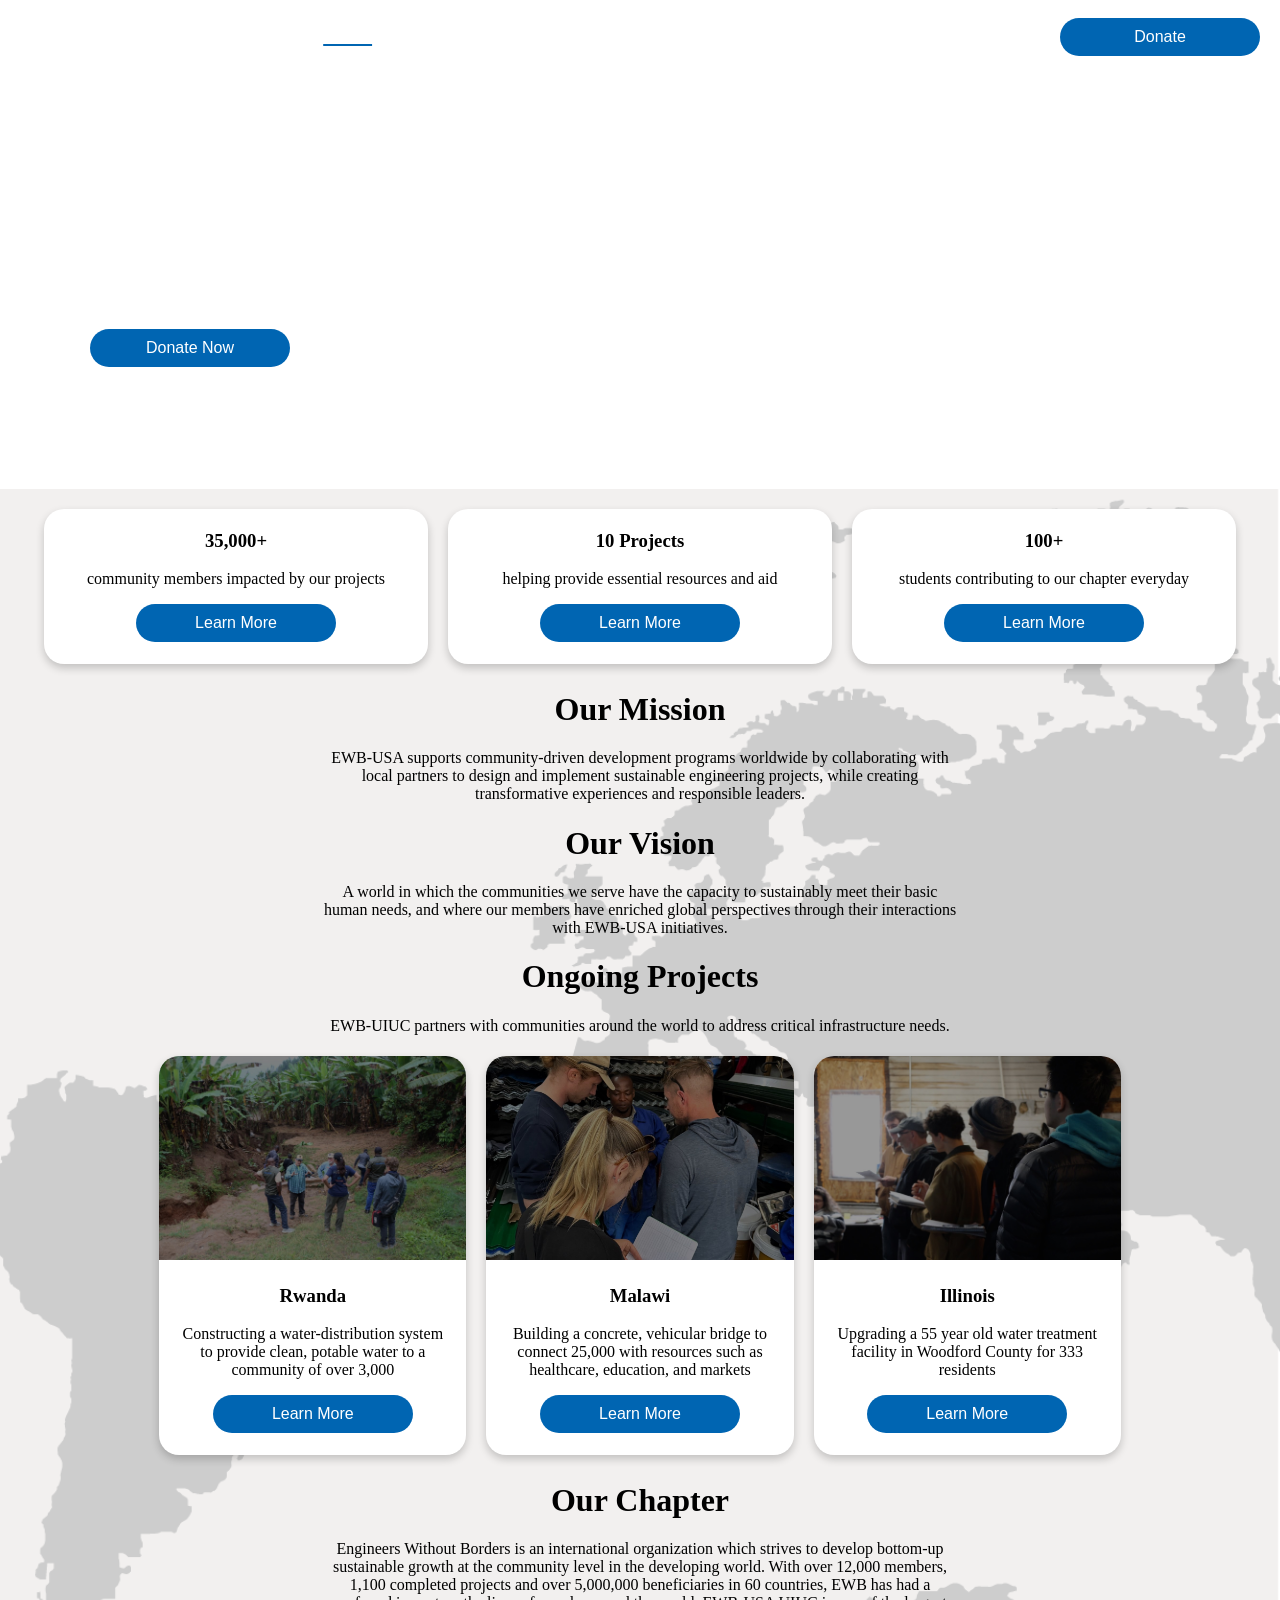
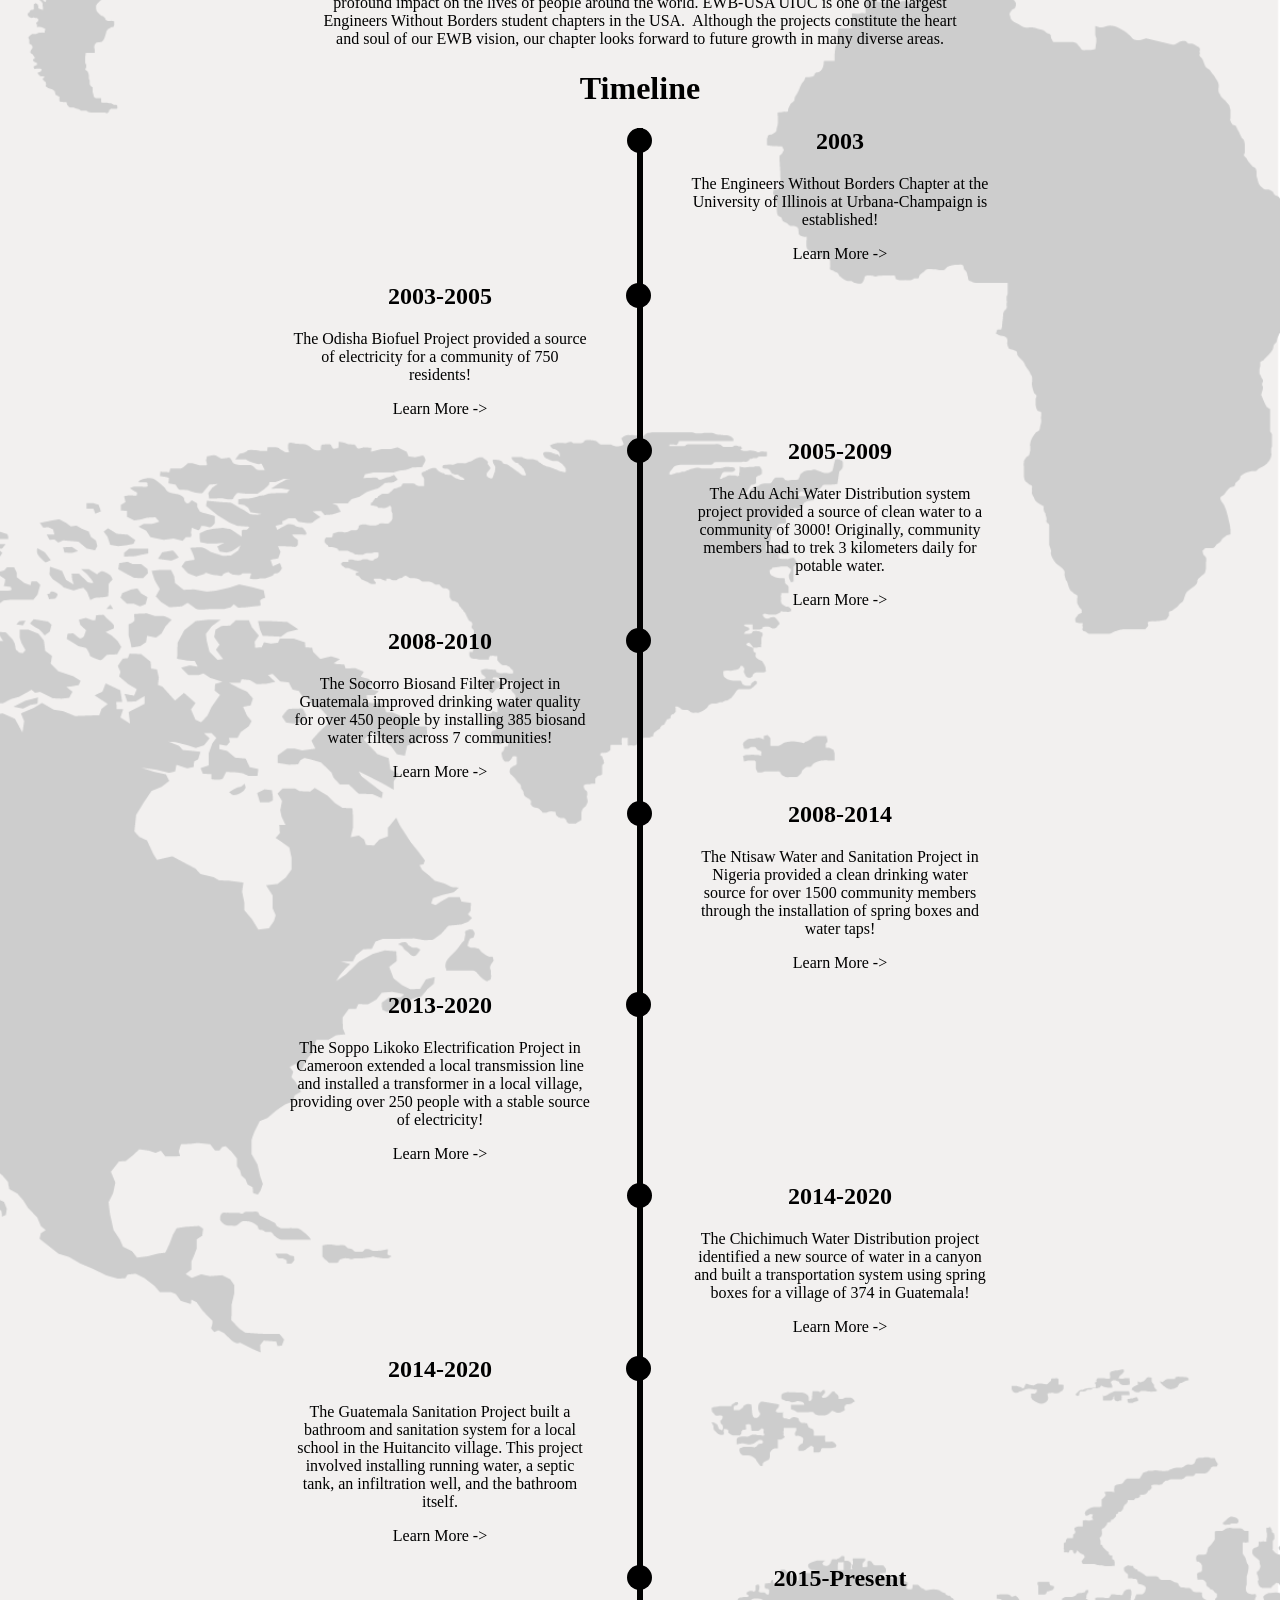
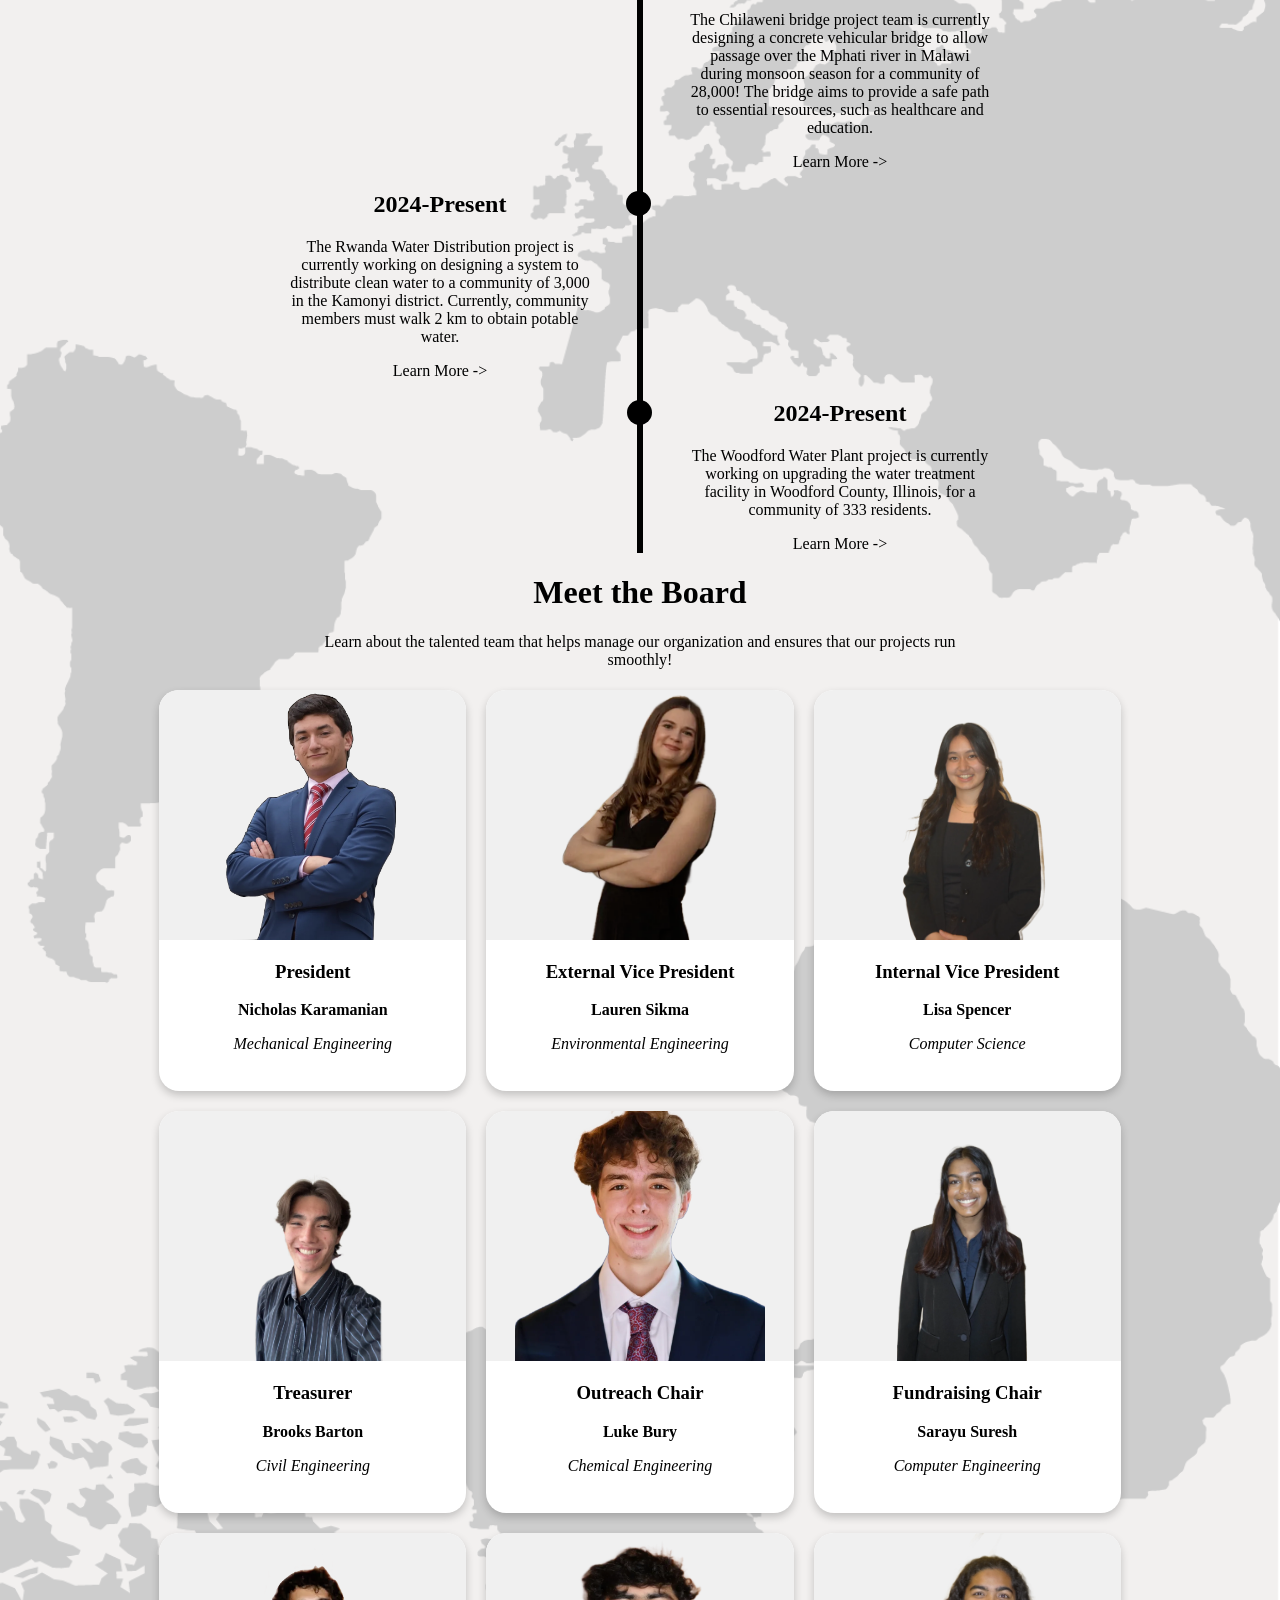
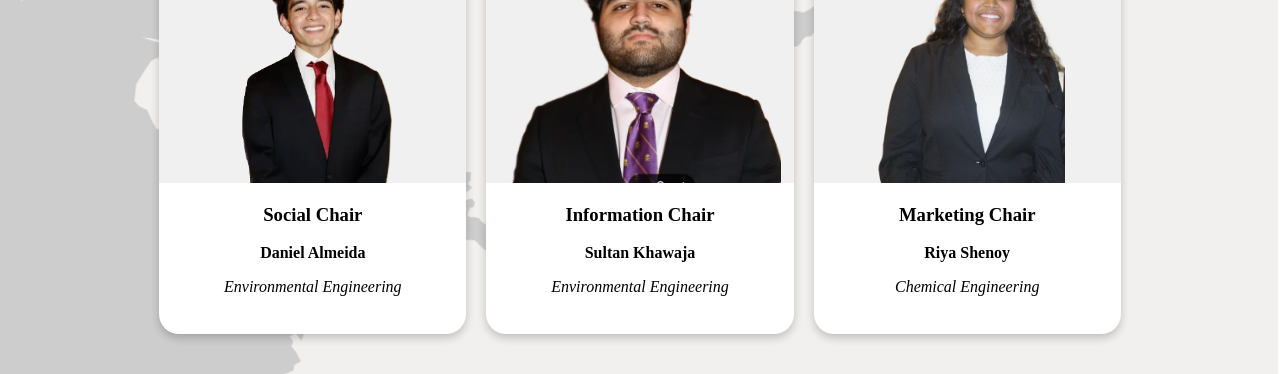
==== commit ab349a0d: "Update index.html" ====
--- a/index.html
+++ b/index.html
@@ -107,7 +107,7 @@
                     <img src="./images/MalawiCard.jpg" alt="Malawi" style="width:100%; border-radius: 20px 20px 0 0;">
                     <div class="cardcontainer">
                         <h3>Malawi</h3>
-                        <p>Building a concrete, vehicular bridge to connect 28,000 with resources such as healthcare, education, and markets</p>
+                        <p>Building a concrete, vehicular bridge to connect 25,000 with resources such as healthcare, education, and markets</p>
                         <button onclick="location.href='MalawiPage.html'">Learn More</button>
                     </div>
                 </div>
@@ -138,49 +138,49 @@
                     <div class="content">
                         <h2>2003-2005</h2>
                         <p>The Odisha Biofuel Project provided a source of electricity for a community of 750 residents!</p>
-                        <a href="url">Learn More -></a>
+                        <a href="PastProjectsPage.html">Learn More -></a>
                     </div>
                 </div>
                 <div class="timelinecontainer right">
                     <div class="content">
                         <h2>2005-2009</h2>
                         <p>The Adu Achi Water Distribution system project provided a source of clean water to a community of 3000! Originally, community members had to trek 3 kilometers daily for potable water.</p>
-                        <a href="url">Learn More -></a>
+                        <a href="PastProjectsPage.html">Learn More -></a>
                     </div>
                 </div>
                 <div class="timelinecontainer left">
                     <div class="content">
                         <h2>2008-2010</h2>
                         <p>The Socorro Biosand Filter Project in Guatemala improved drinking water quality for over 450 people by installing 385 biosand water filters across 7 communities!</p>
-                        <a href="url">Learn More -></a>
+                        <a href="PastProjectsPage.html">Learn More -></a>
                     </div>
                 </div>
                 <div class="timelinecontainer right">
                     <div class="content">
                         <h2>2008-2014</h2>
                         <p>The Ntisaw Water and Sanitation Project in Nigeria provided a clean drinking water source for over 1500 community members through the installation of spring boxes and water taps!</p>
-                        <a href="url">Learn More -></a>
+                        <a href="PastProjectsPage.html">Learn More -></a>
                     </div>
                 </div>
                 <div class="timelinecontainer left">
                     <div class="content">
                         <h2>2013-2020</h2>
                         <p>The Soppo Likoko Electrification Project in Cameroon extended a local transmission line and installed a transformer in a local village, providing over 250 people with a stable source of electricity!</p>
-                        <a href="url">Learn More -></a>
+                        <a href="PastProjectsPage.html">Learn More -></a>
                     </div>
                 </div>
                 <div class="timelinecontainer right">
                     <div class="content">
                         <h2>2014-2020</h2>
                         <p>The Chichimuch Water Distribution project identified a new source of water in a canyon and built a transportation system using spring boxes for a village of 374 in Guatemala!</p>
-                        <a href="url">Learn More -></a>
+                        <a href="PastProjectsPage.html">Learn More -></a>
                     </div>
                 </div>
                 <div class="timelinecontainer left">
                     <div class="content">
                         <h2>2014-2020</h2>
                         <p>The Guatemala Sanitation Project built a bathroom and sanitation system for a local school in the Huitancito village. This project involved installing running water, a septic tank, an infiltration well, and the bathroom itself.</p>
-                        <a href="url">Learn More -></a>
+                        <a href="PastProjectsPage.html">Learn More -></a>
                     </div>
                 </div>
                 <div class="timelinecontainer right">
@@ -312,4 +312,4 @@
             content.style.display = 'block';
         }
     }
-</script>+</script>
--- a/styles.css
+++ b/styles.css
@@ -18,6 +18,10 @@
   }
 } */
 
+html {
+  font-family: "verdana", "sans-serif";
+}
+
 @media screen and (max-width: 790px) {
   .topcardholder{
     .card {
@@ -88,7 +92,7 @@
 .topnav {
   overflow: hidden;
   color: #ffffff;
-  font-family: "verdana", "sans-serif";
+  /* font-family: "verdana", "sans-serif"; */
   display: flex; /* Enables Flexbox */
   justify-content: space-between; /* Pushes flex items to the far ends */
   align-items: center;
@@ -105,7 +109,7 @@
   text-align: center;
   padding: 14px 16px;
   text-decoration: none;
-  font-family: "verdana", "sans-serif";
+  /* font-family: "verdana", "sans-serif"; */
 }
 
 .topnav a:hover {
@@ -139,7 +143,7 @@
 }
 
 button {
-    font-family: "verdana", "sans-serif";
+    /* font-family: "verdana", "sans-serif"; */
     background-color: #0065B2;
     color: white;
     border: none;
@@ -155,10 +159,10 @@
     background-color: #ABCAE9;
 }
 
-h1, h2, h3, h4, h5, h6, p {
-    font-family: "verdana", "sans-serif";
+/* h1, h2, h3, h4, h5, h6, p { */
+    /* font-family: "verdana", "sans-serif"; */
     /* color: #ffffff; */
-}
+/* } */
 
 .header-content {
     color: white;
@@ -187,7 +191,7 @@
     color: white;
     text-align: center;
     padding: 20px;
-    font-family: "verdana", "sans-serif";
+    /* font-family: "verdana", "sans-serif"; */
 }
 
 .page {
@@ -382,7 +386,7 @@
 .timelinecontainer a:focus {
   color: black;
   text-decoration: none;
-  font-family: "verdana", "sans-serif";
+  /* font-family: "verdana", "sans-serif"; */
 }
 
 .timelinecontainer a:hover {
@@ -393,8 +397,9 @@
   background-color: transparent;
   color: white;
   padding: 16px;
-  /* font-size: 20px; */
+  font-size: 20px;
   border: none;
+  border-radius: 0;
   /* display: none; */
 }
 
@@ -581,6 +586,7 @@
   border: none;
   outline: none;
   transition: 0.4s;
+  max-width: none;
 }
 
 /* Add a background color to the button if it is clicked on (add the .active class with JS), and when you move the mouse over it (hover) */
@@ -594,4 +600,12 @@
   display: none;
   overflow: hidden;
   font-size: 12px;
+}
+
+.amount-progress {
+  /* font-family: "verdana", "sans-serif"; */
+  border-radius: 7px; 
+  width: 80%;
+  height: 22px;
+  box-shadow: 1px 1px 4px rgba( 0, 0, 0, 0.2 );
 }
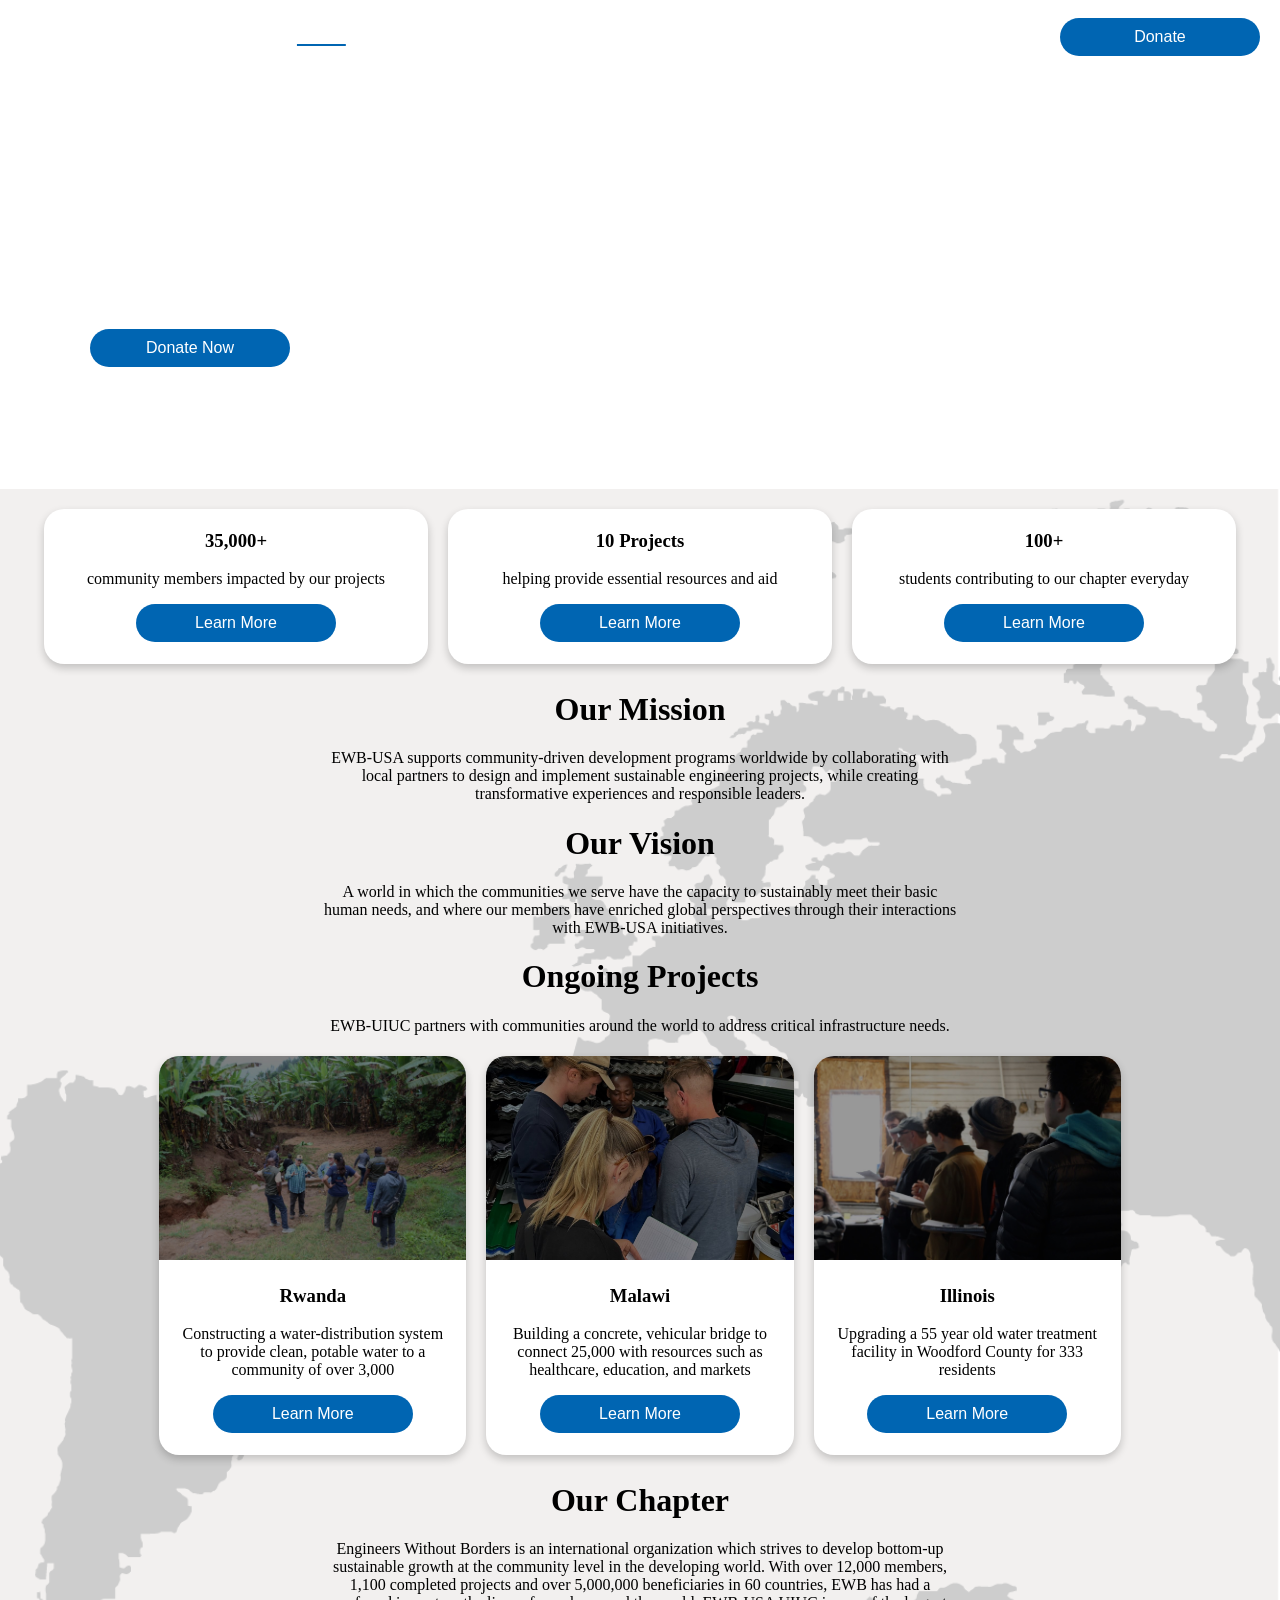
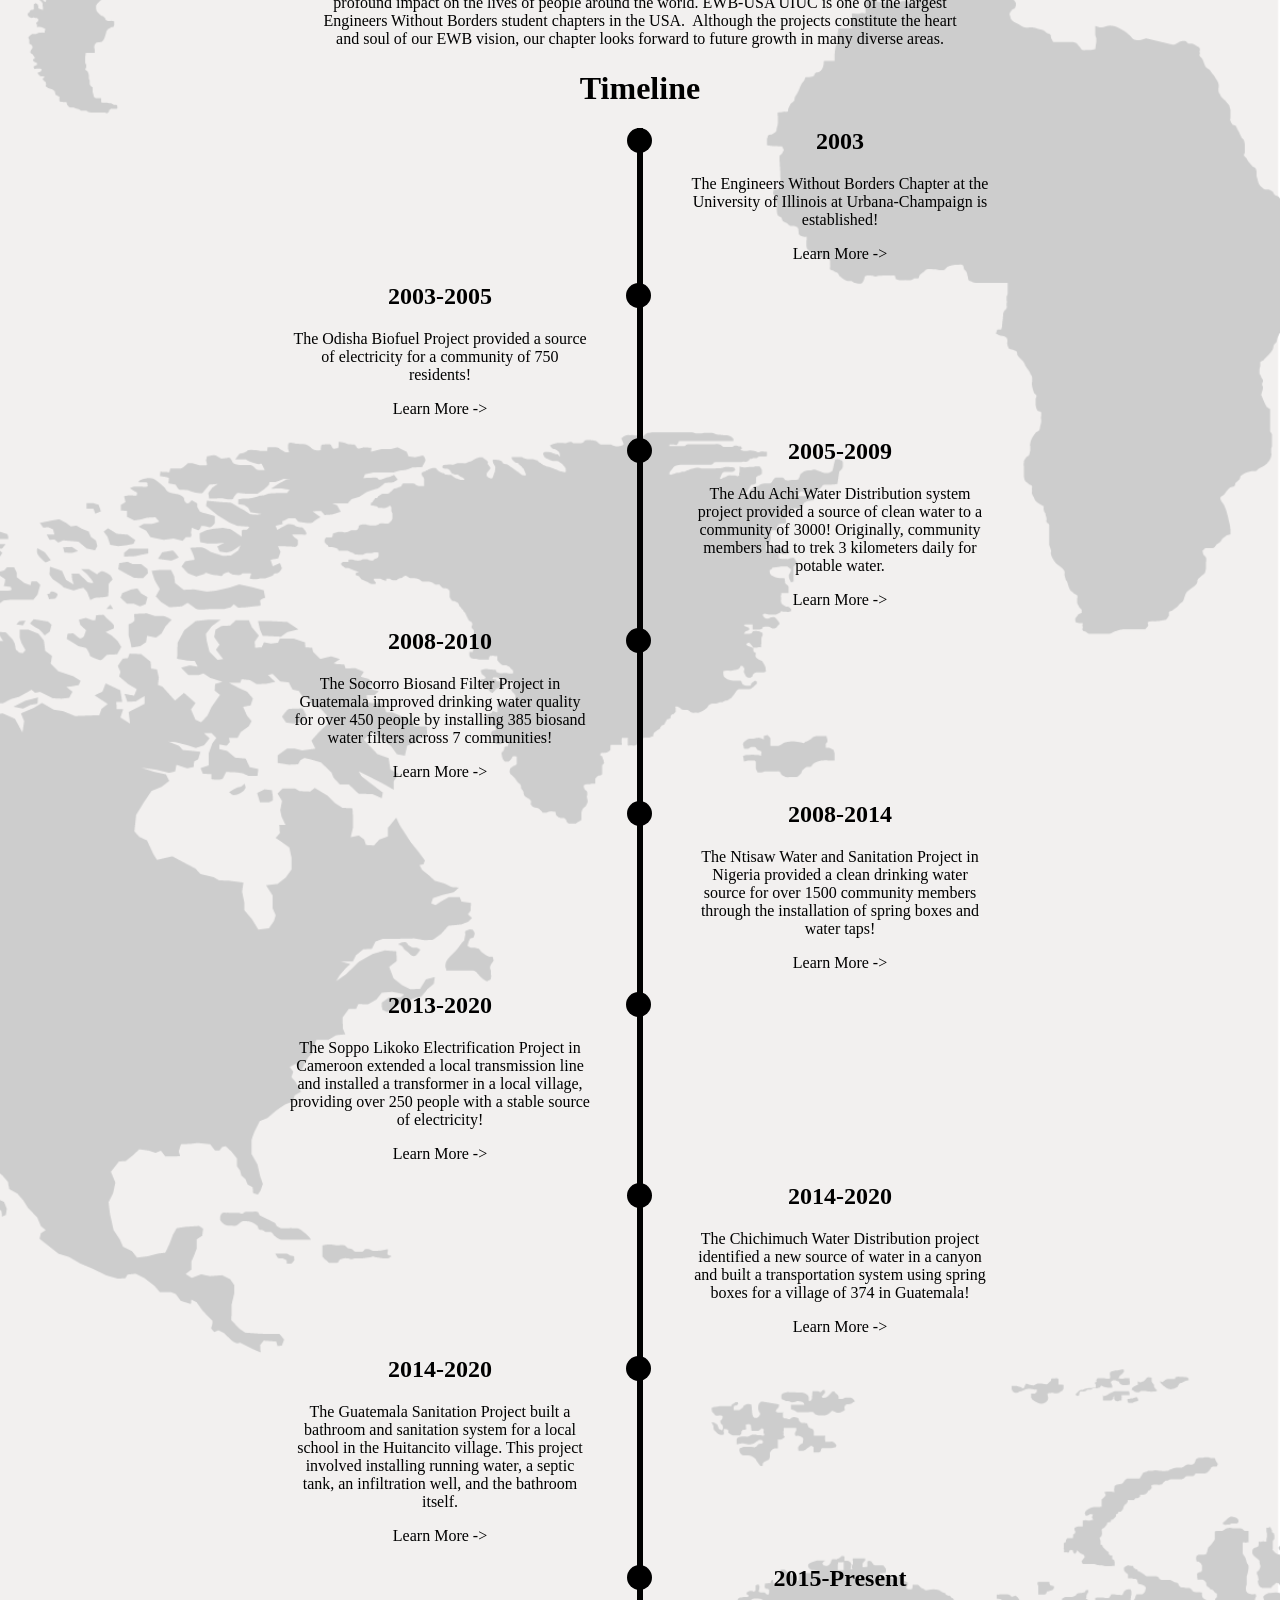
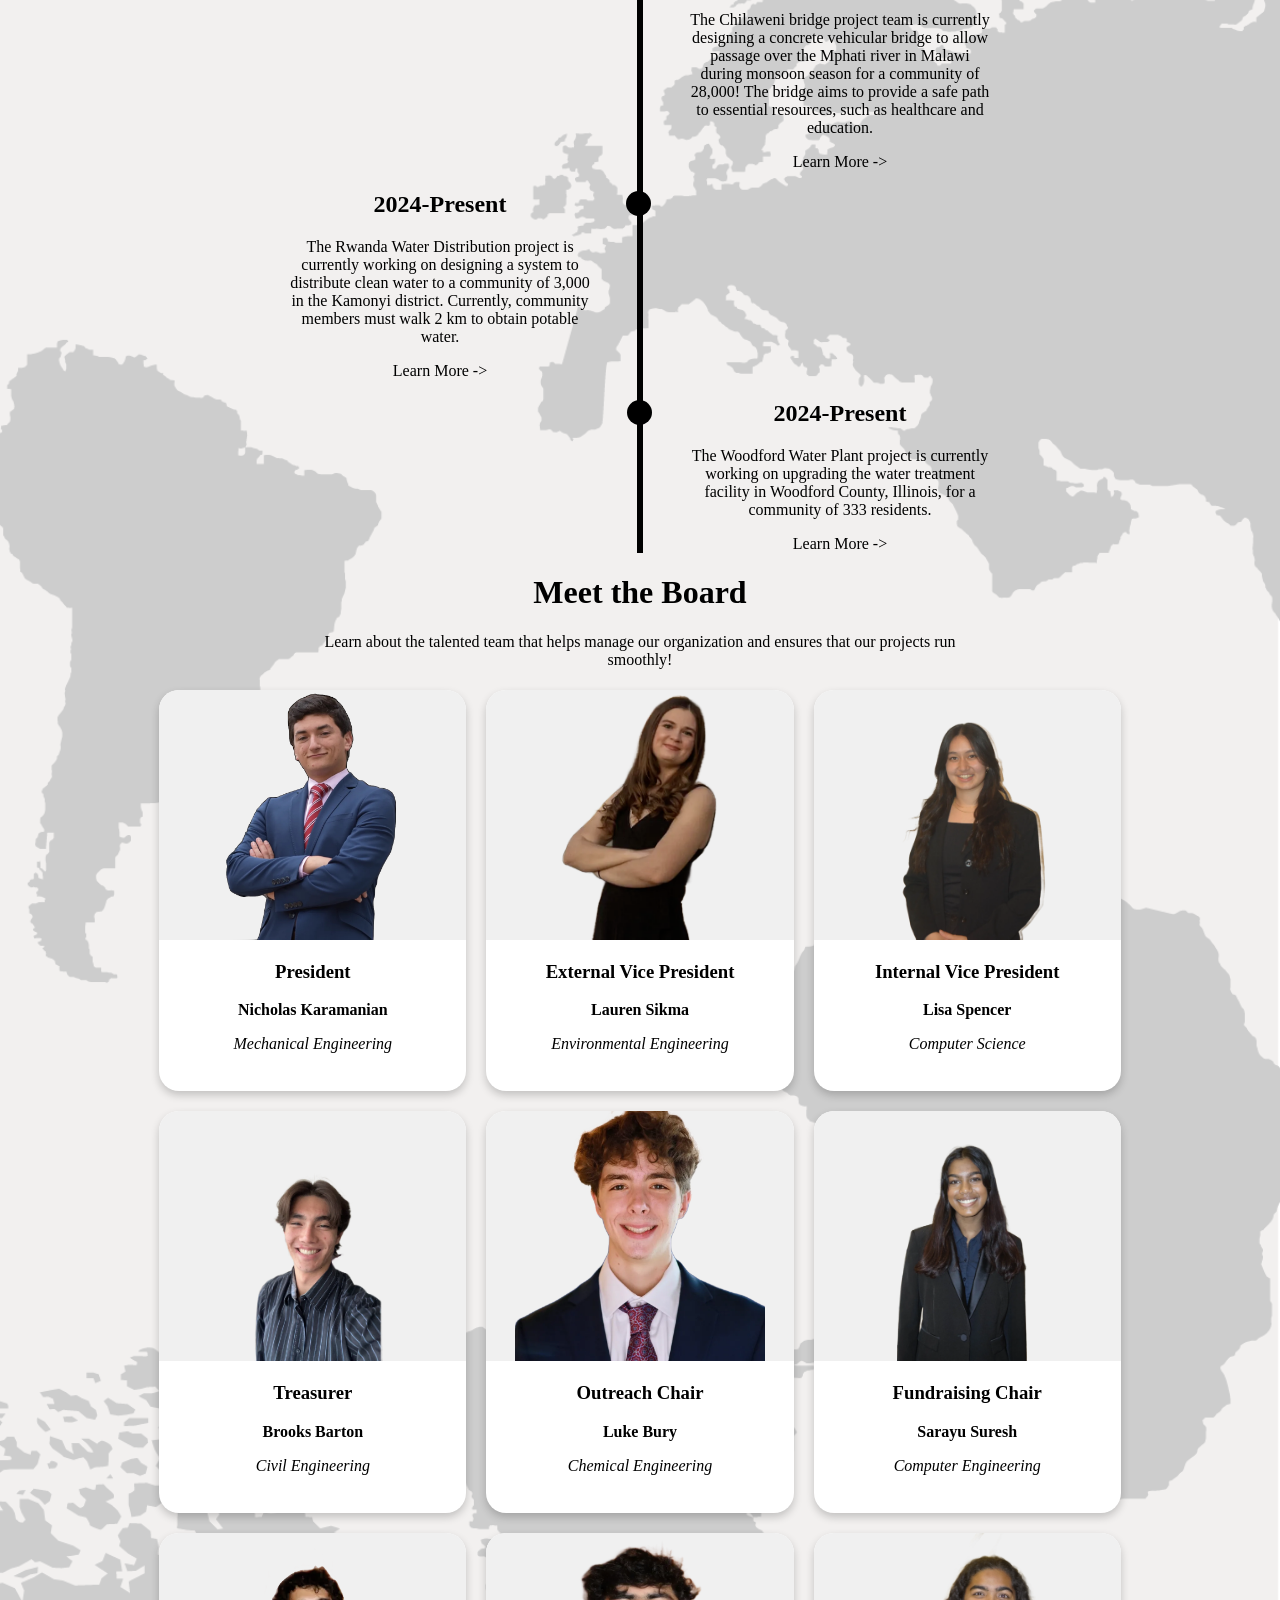
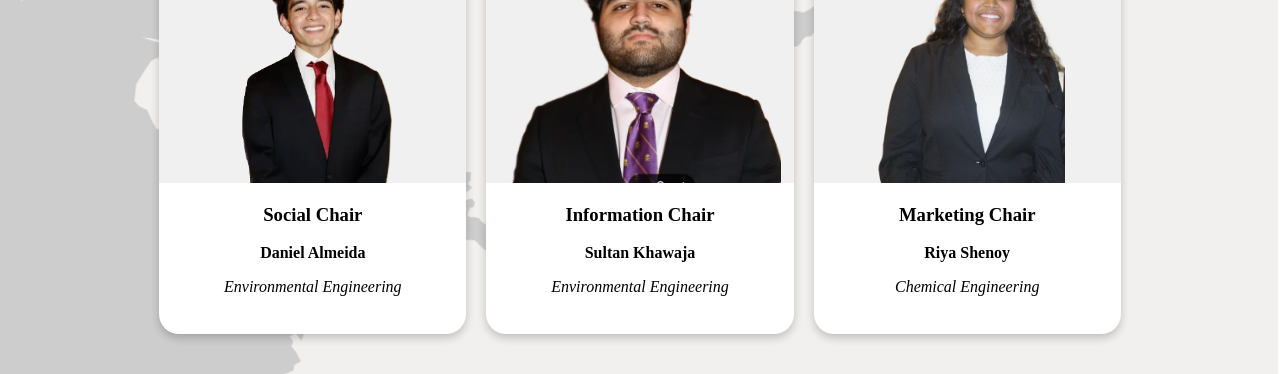
==== commit 7ead7cfd: "added gala section in navbars" ====
--- a/index.html
+++ b/index.html
@@ -26,6 +26,7 @@
                 </div>
             </div> 
             <a class="volunteer" href="VolunteerPage.html">Volunteer</a>
+            <a class="gala" href="https://ewbuiuc.org/building-bridges-gala">Gala</a>
             <a class="sponsor" href="SponsorPage.html">Sponsor</a>
             <button class="donate" onclick="location.href='donate.html'">Donate</button>
         </div>
@@ -46,6 +47,8 @@
                     <a href="PastProjectsPage.html">Past Projects</a>
                     <br>
                     <a href="VolunteerPage.html">Volunteer</a>
+                    <br>
+                    <a href="https://ewbuiuc.org/building-bridges-gala">Gala</a>
                     <br>
                     <a href="SponsorPage.html">Sponsor</a>
                 </div>
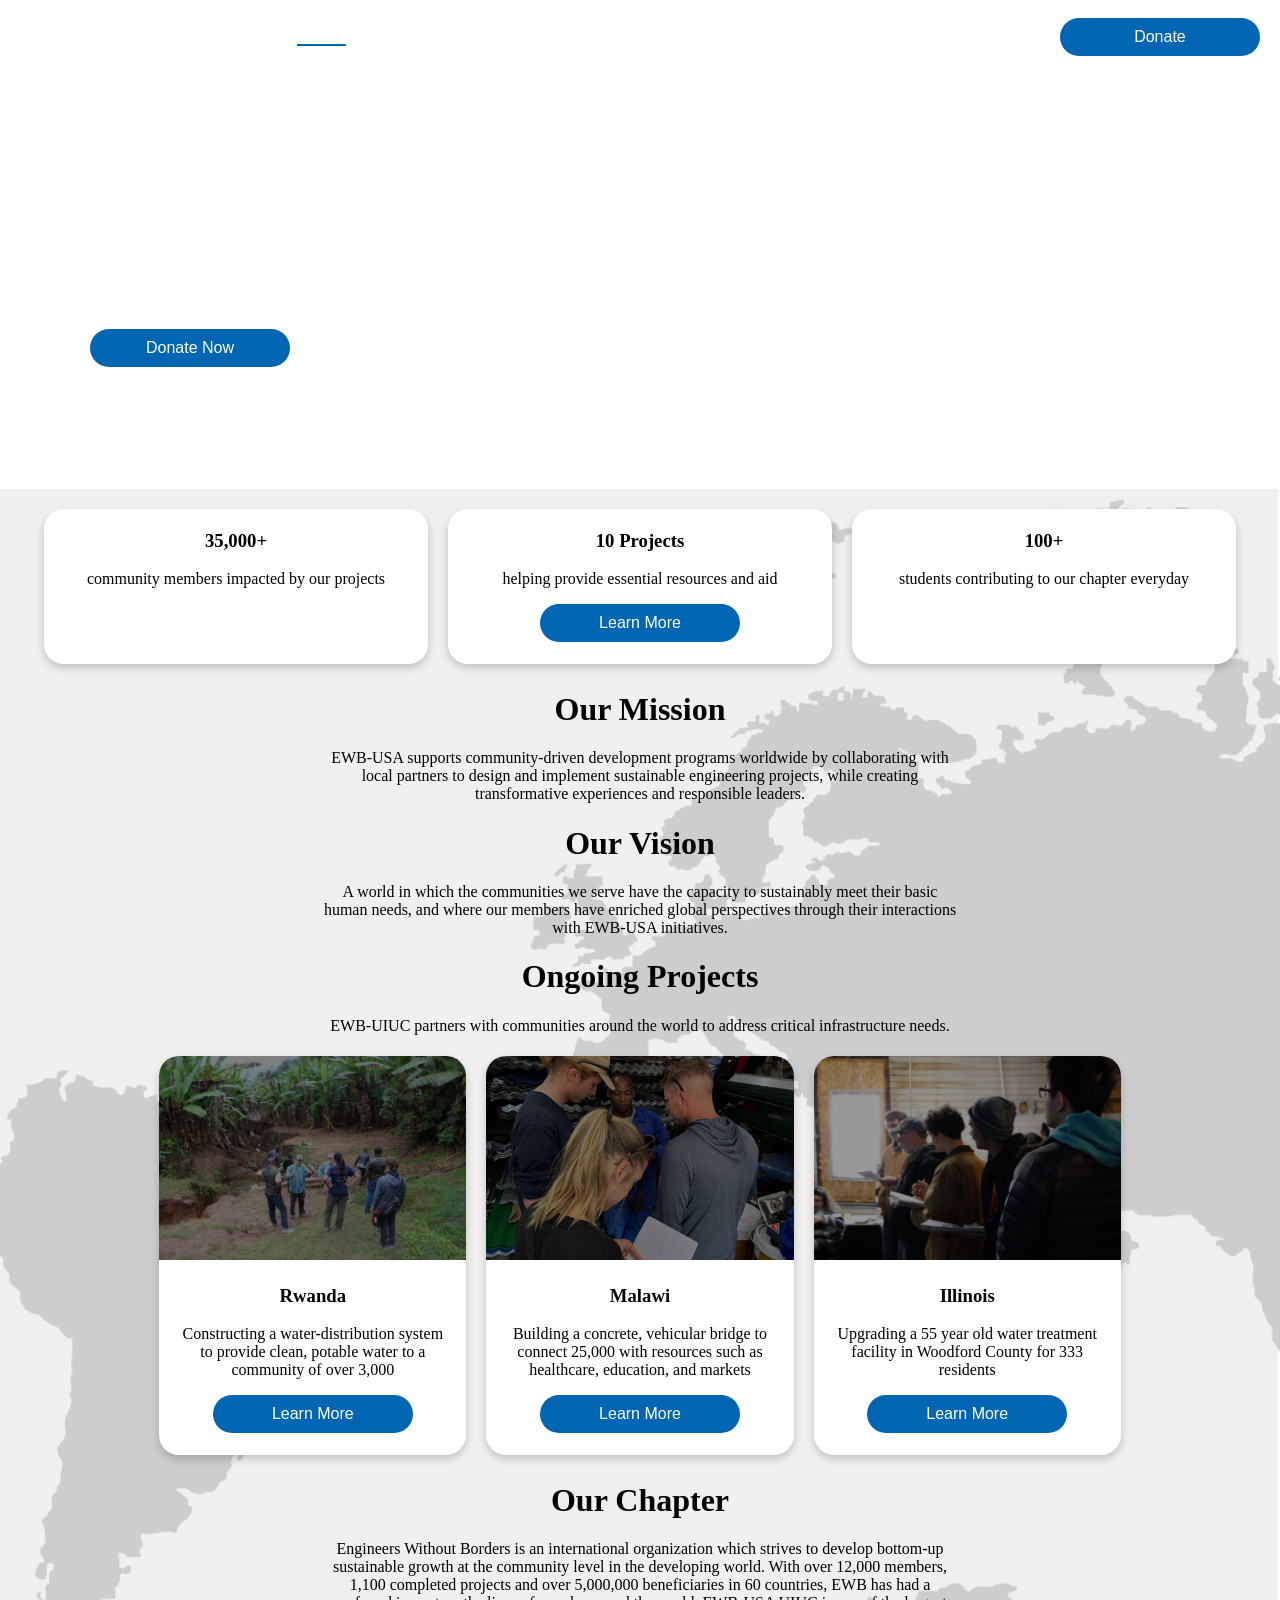
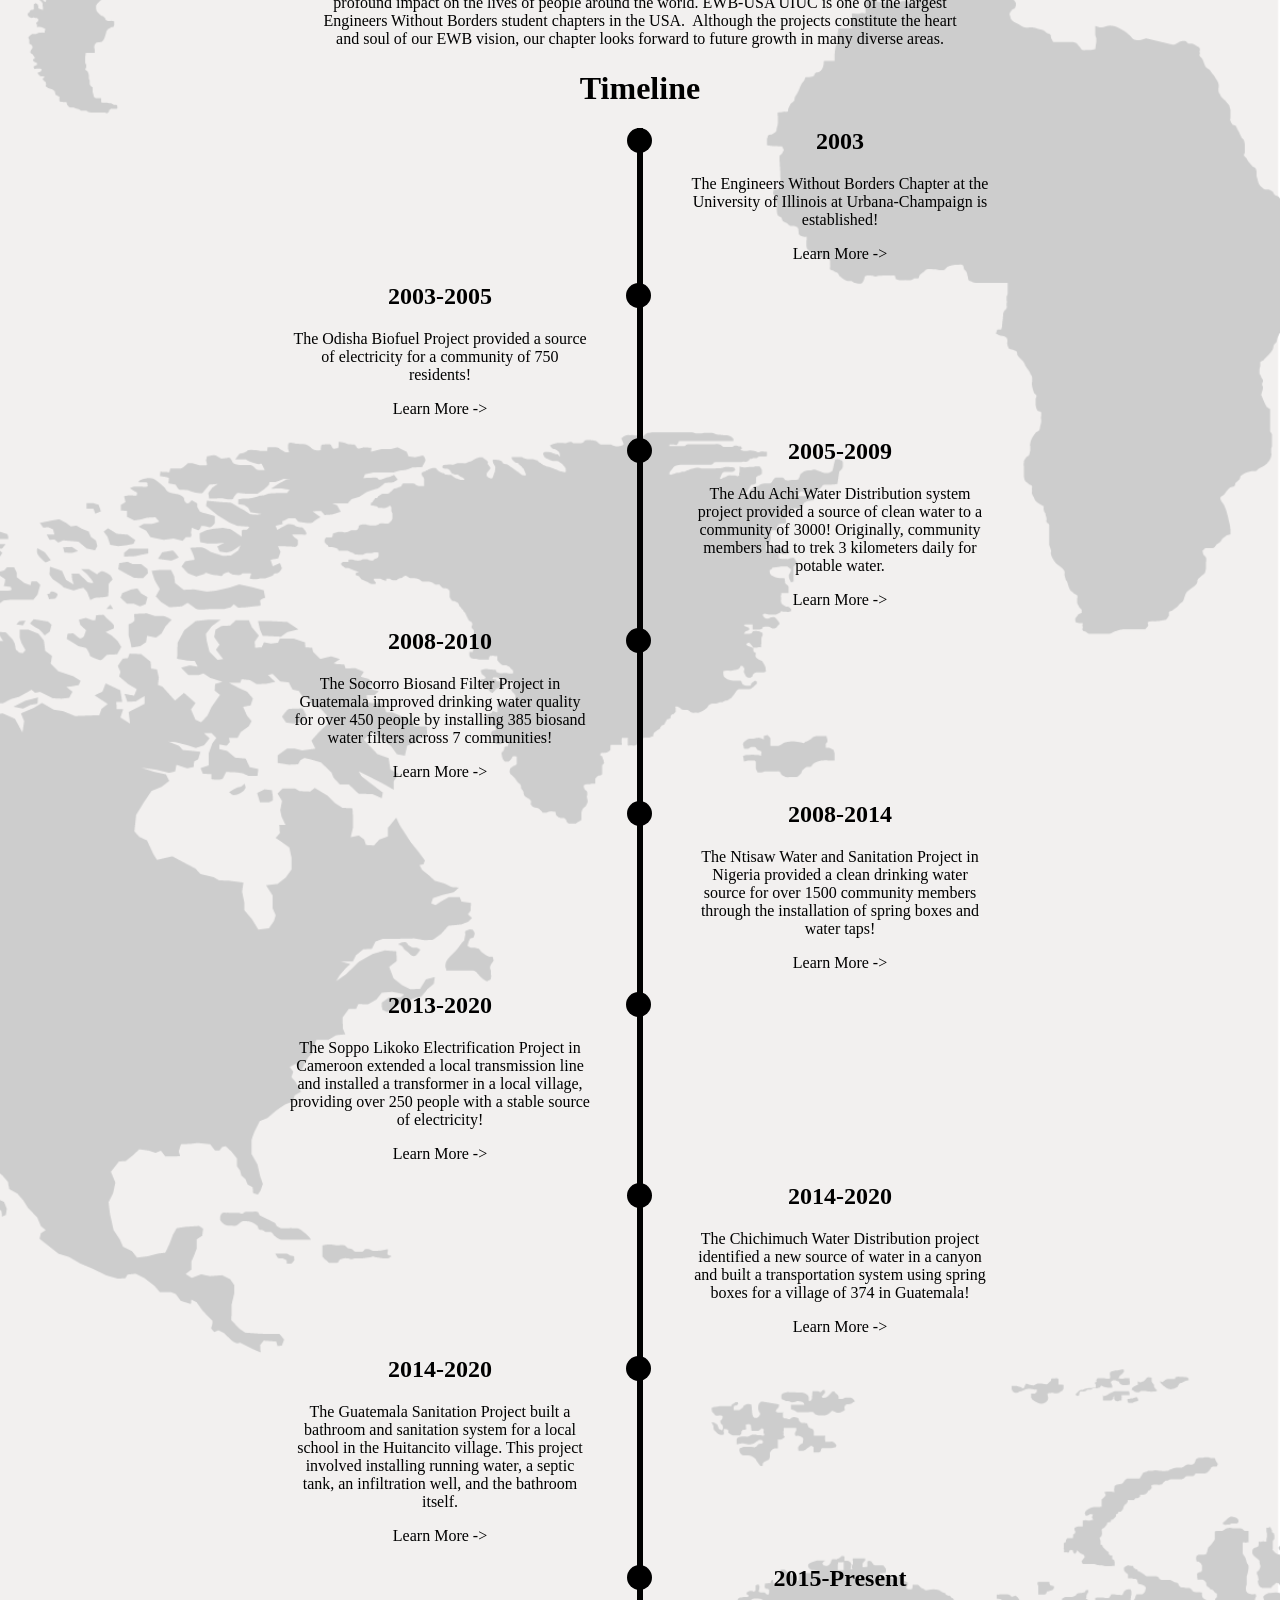
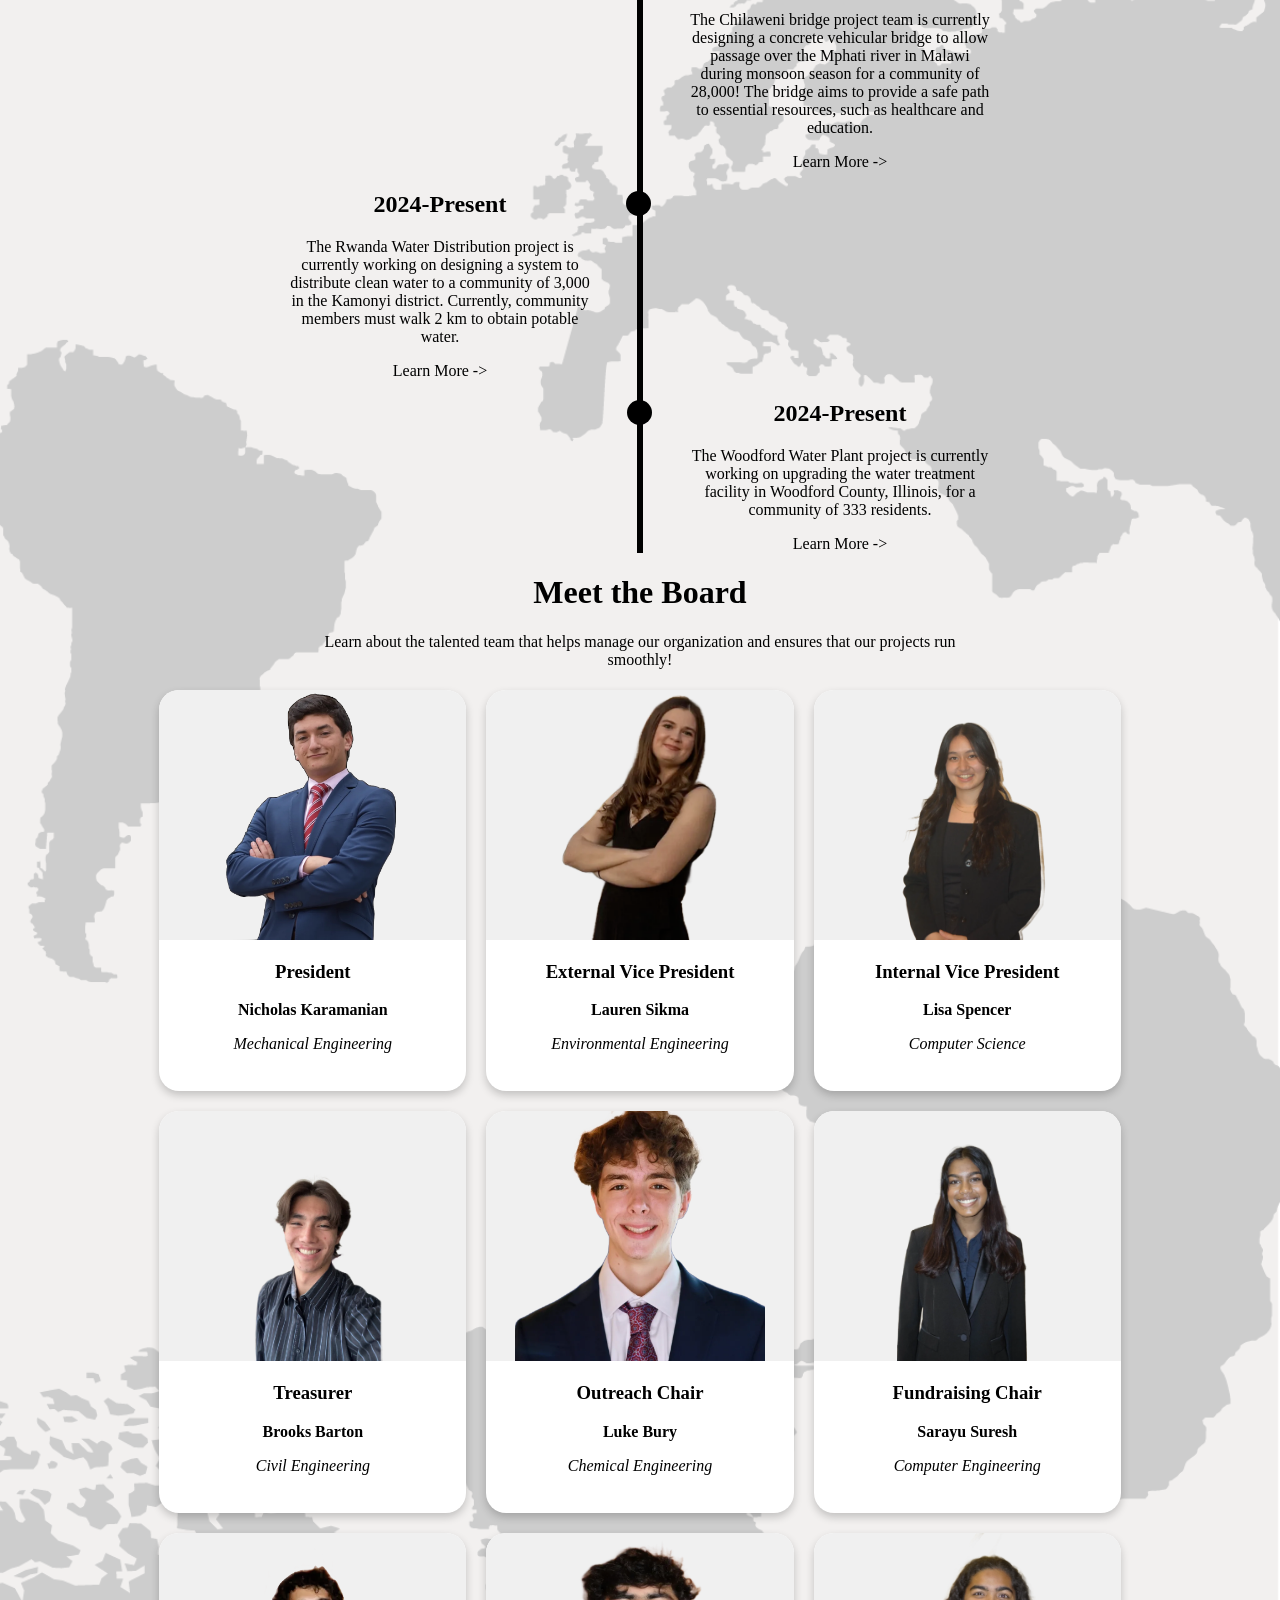
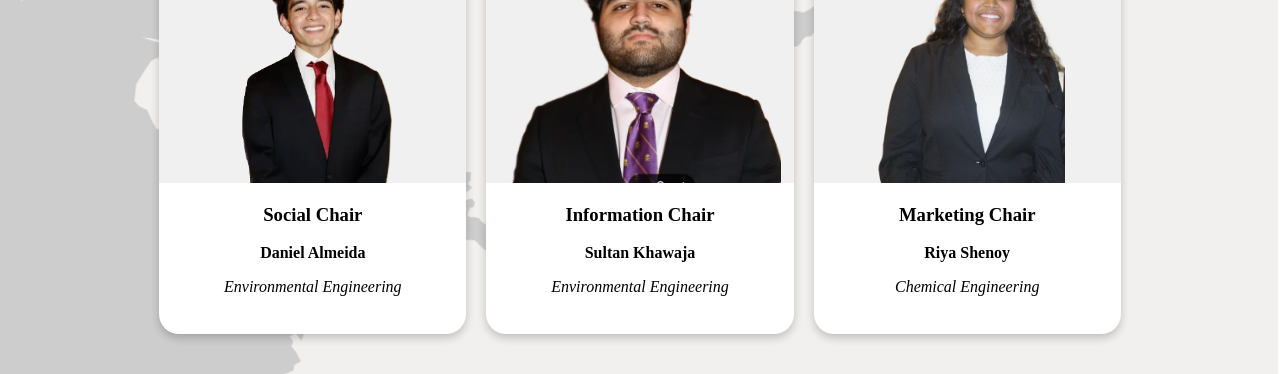
==== commit 0d508a61: "Update index.html" ====
--- a/index.html
+++ b/index.html
@@ -26,7 +26,7 @@
                 </div>
             </div> 
             <a class="volunteer" href="VolunteerPage.html">Volunteer</a>
-            <a class="gala" href="https://ewbuiuc.org/building-bridges-gala">Gala</a>
+            <a class="gala" href="https://givebutter.com/c/ewb-2026-annual-gala">Gala</a>
             <a class="sponsor" href="SponsorPage.html">Sponsor</a>
             <button class="donate" onclick="location.href='donate.html'">Donate</button>
         </div>
@@ -68,7 +68,6 @@
                     <div class="cardcontainer">
                         <h3>35,000+</h3>
                         <p>community members impacted by our projects</p>
-                        <button onclick="location.href='PastProjectsPage.html'">Learn More</button>
                     </div>
                 </div>
                 <div class="card" style="width: 30%;">
@@ -84,7 +83,6 @@
                     <div class="cardcontainer">
                         <h3>100+</h3>
                         <p>students contributing to our chapter everyday</p>
-                        <button onclick="location.href='PastProjectsPage.html'">Learn More</button>
                     </div>
                 </div> 
         </div>
